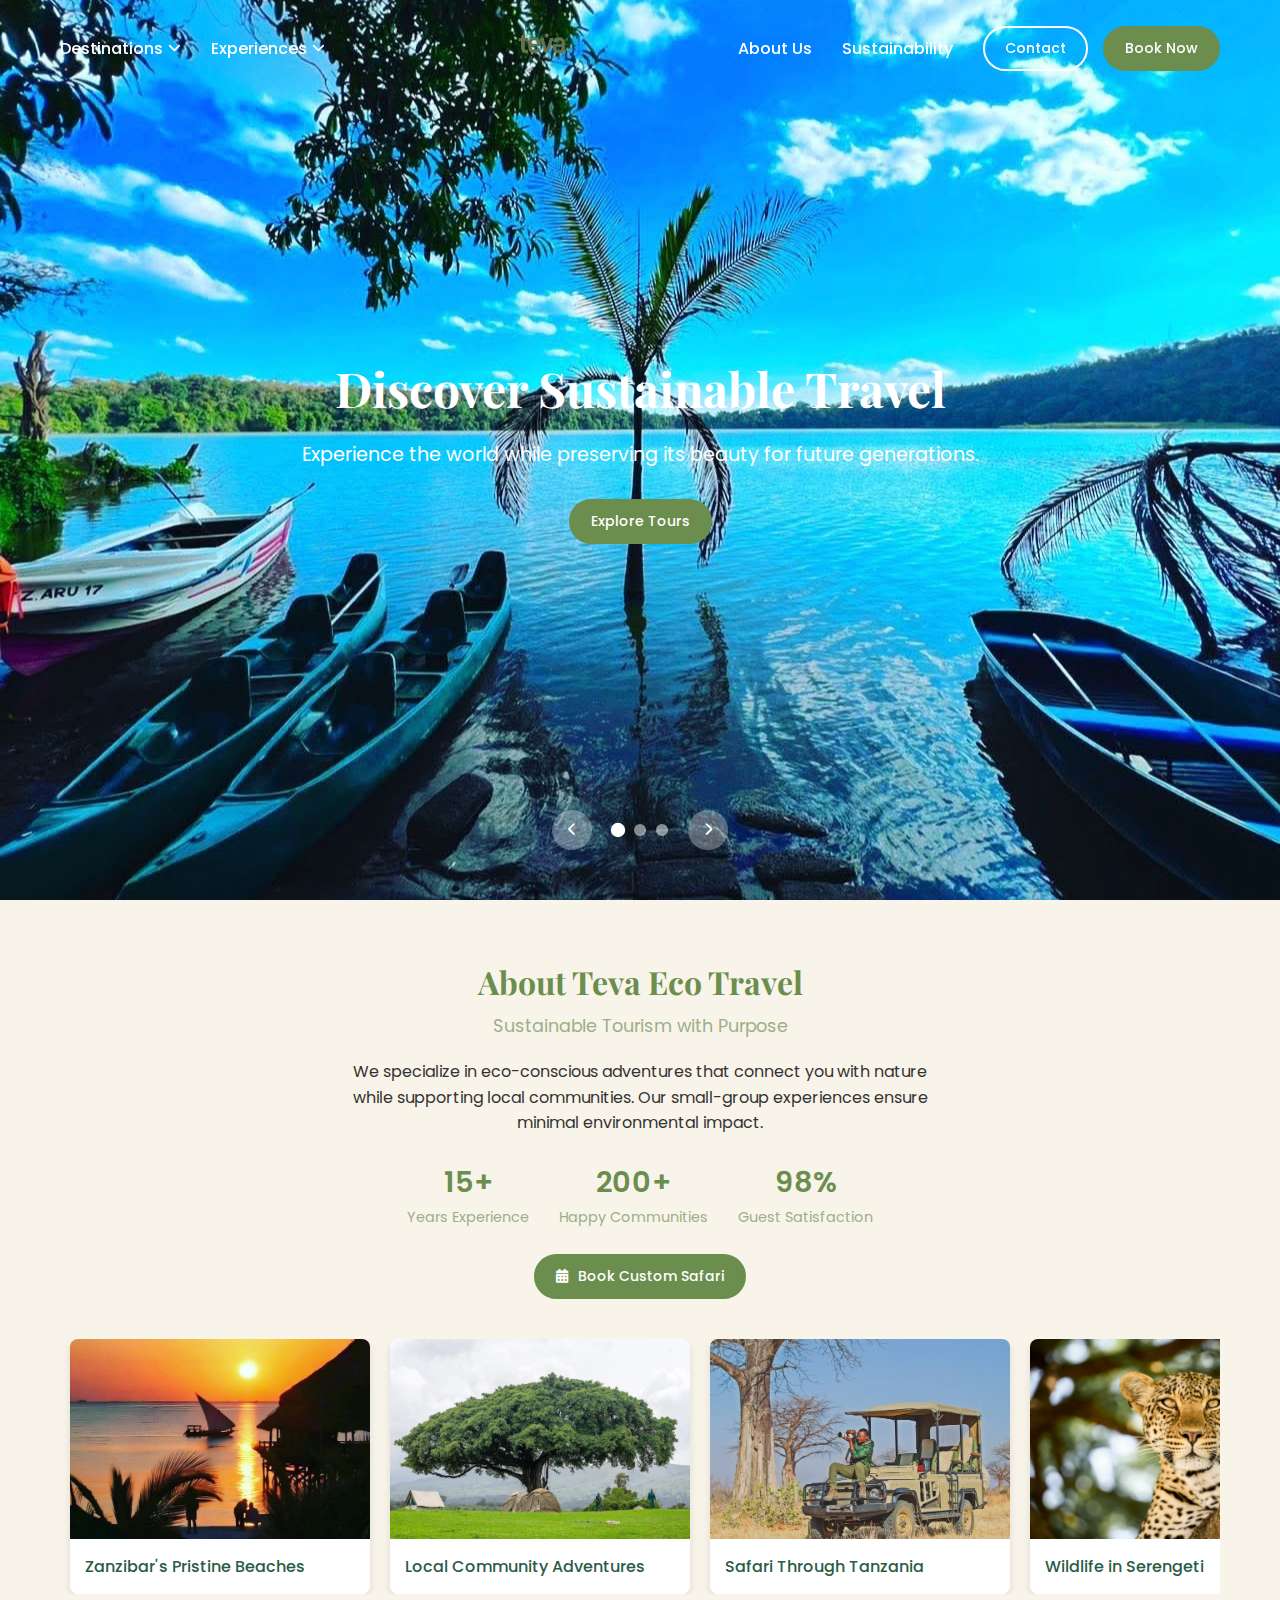
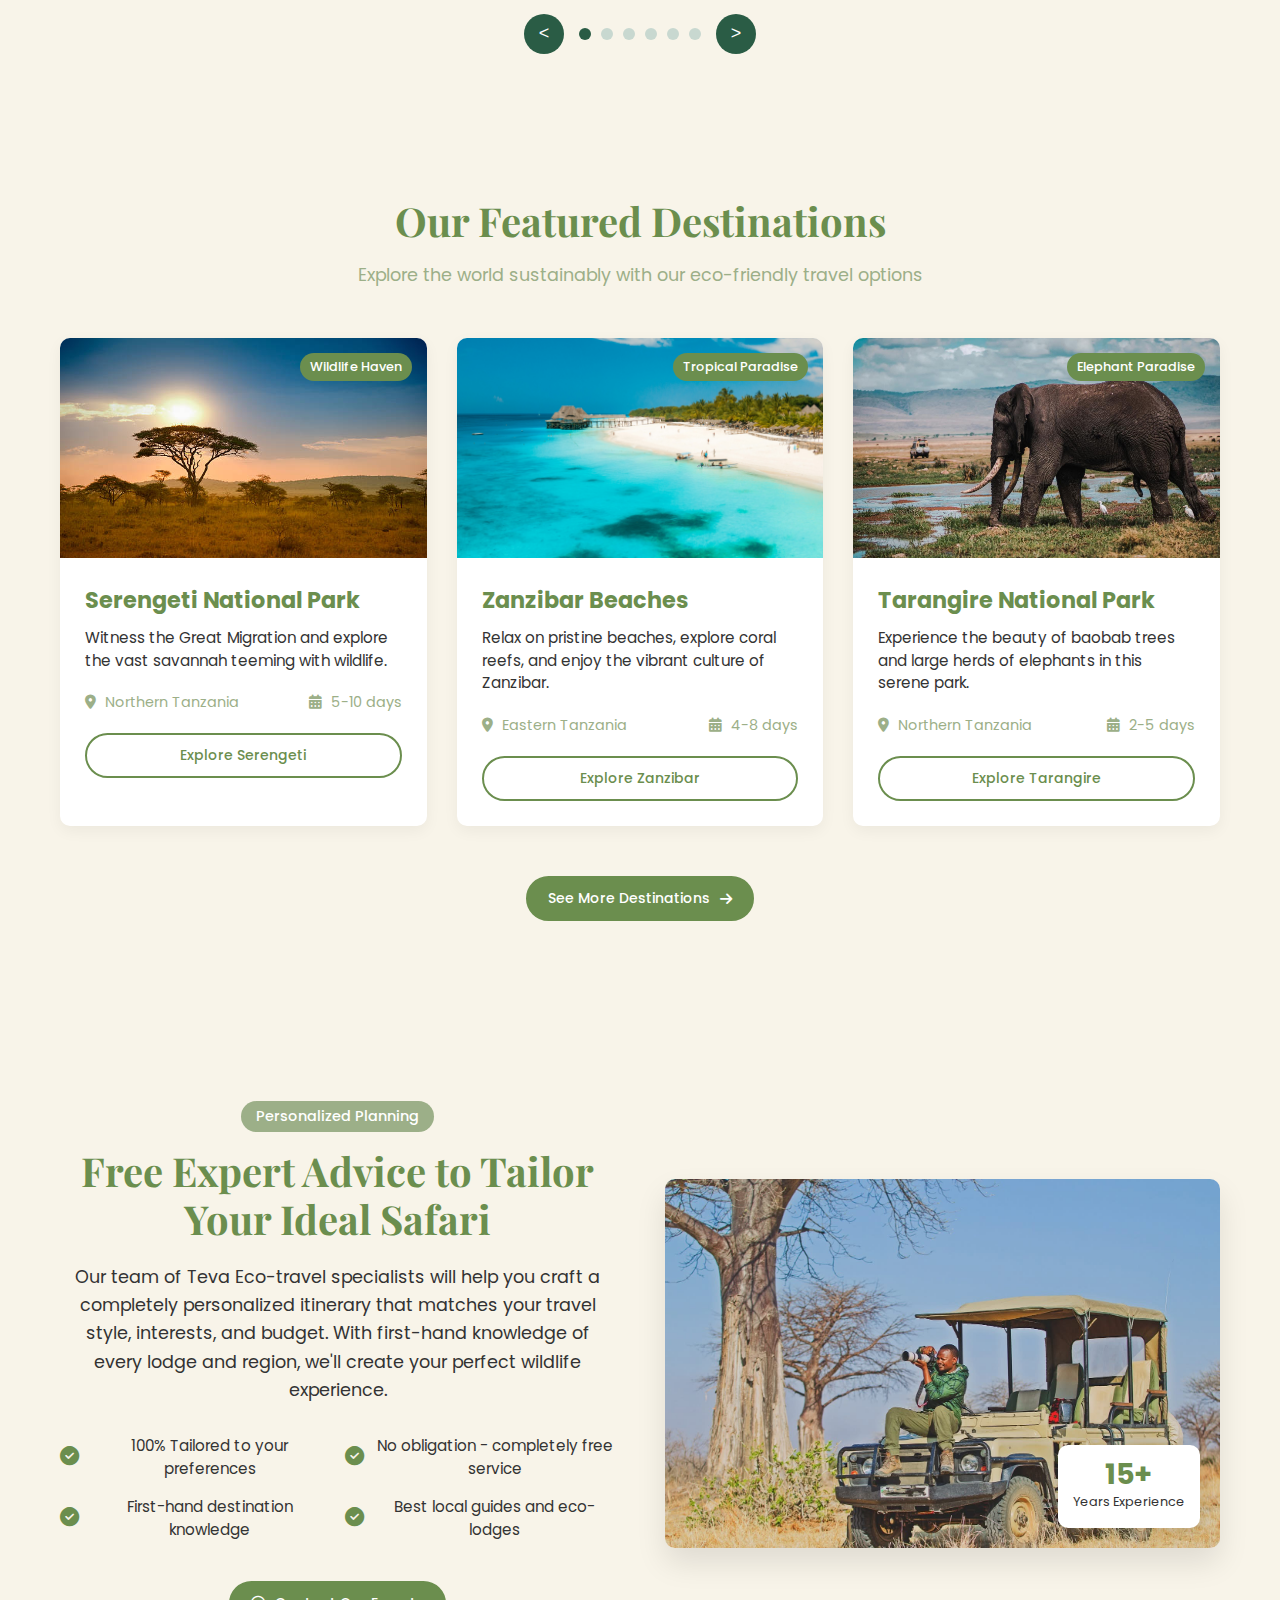
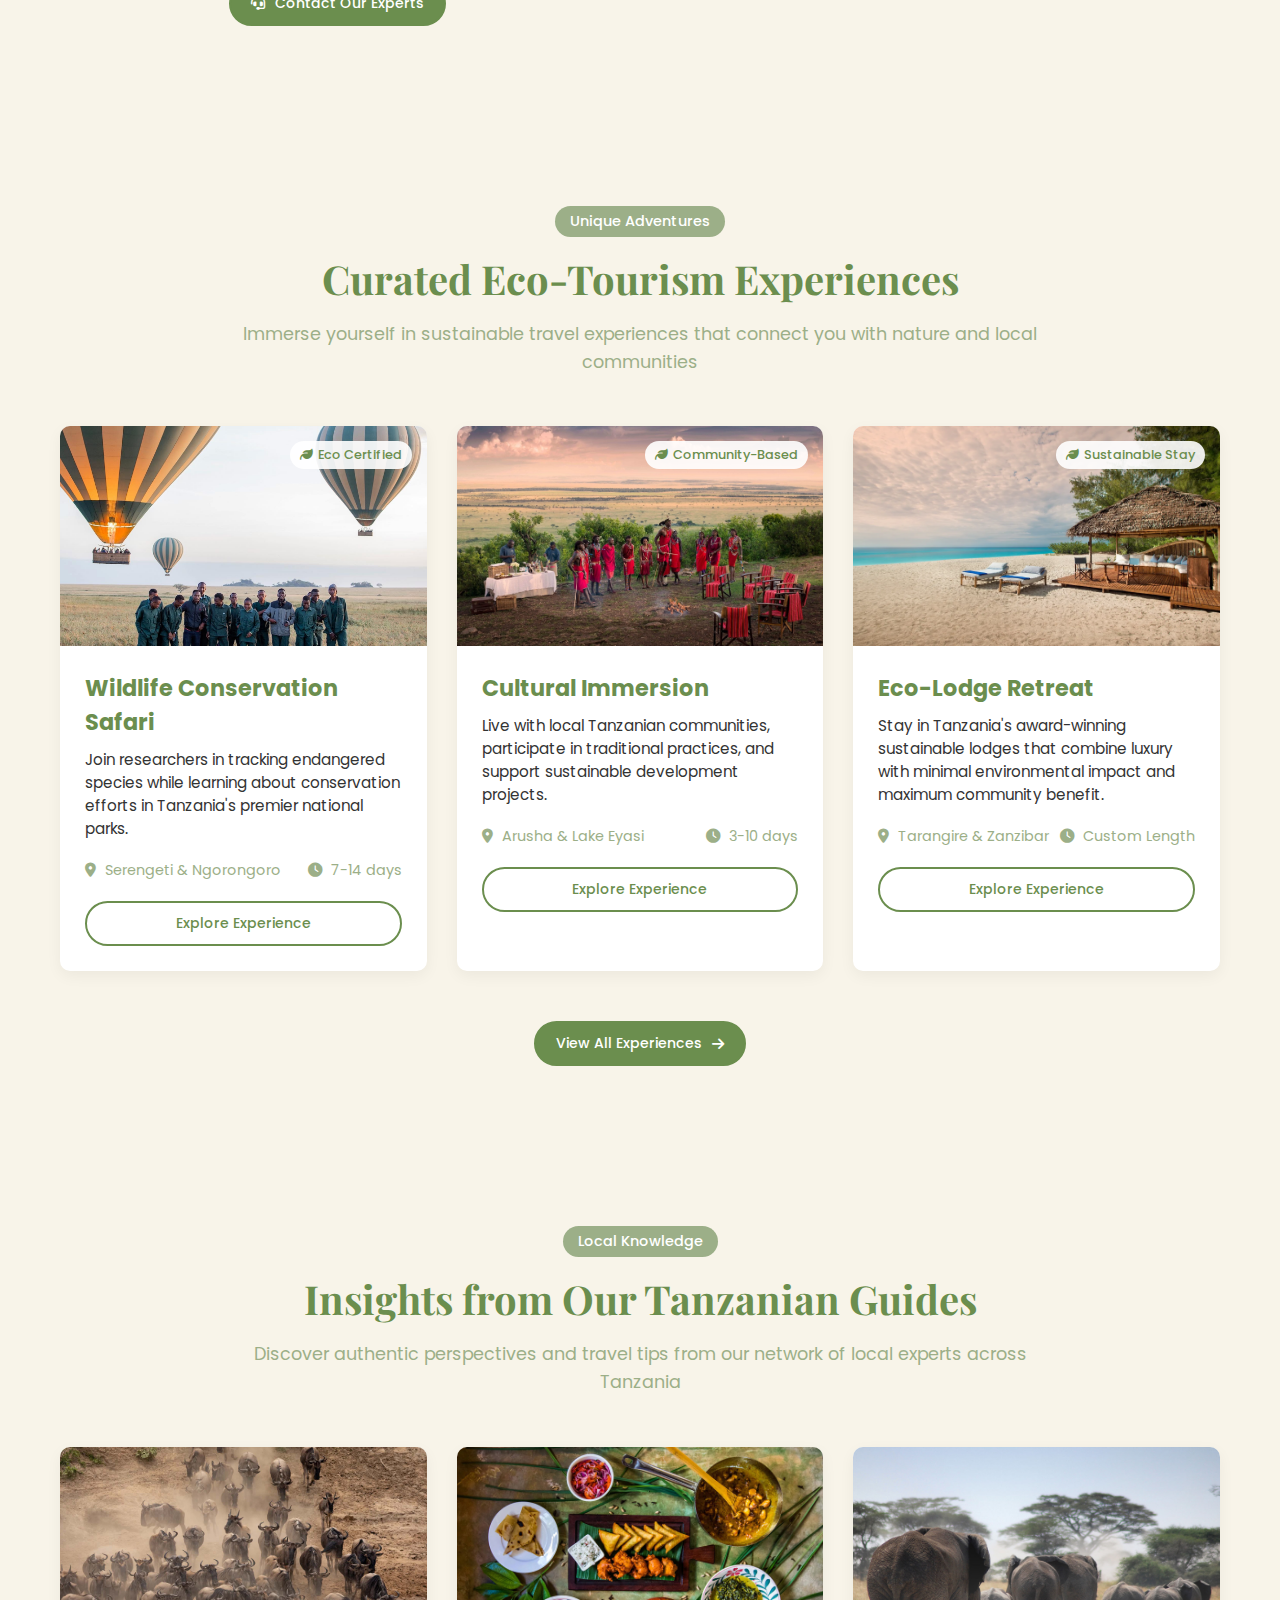
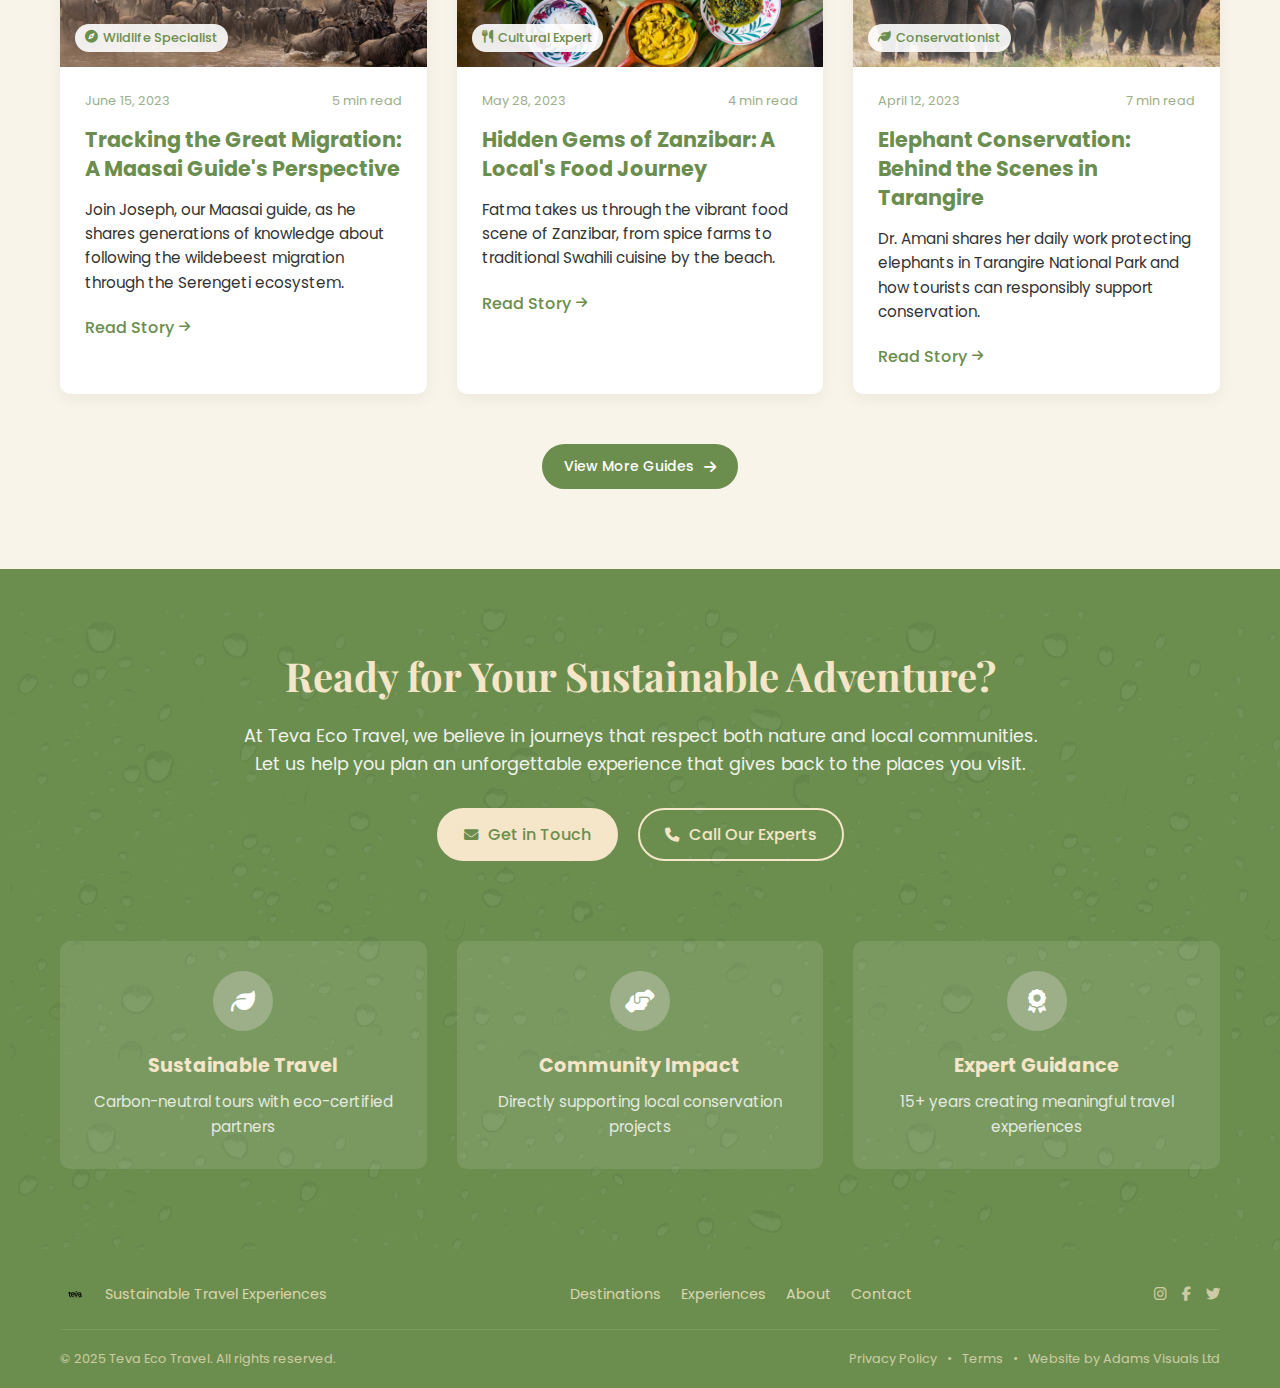
==== index.html @ 9b232285 "changes" ====
<!DOCTYPE html>
<html lang="en">
<head>
    <meta charset="UTF-8">
    <meta name="viewport" content="width=device-width, initial-scale=1.0">
    <title>Teva Eco Travel - Sustainable Tourism</title>
    <link rel="stylesheet" href="https://cdnjs.cloudflare.com/ajax/libs/font-awesome/6.4.0/css/all.min.css">
    <link href="https://fonts.googleapis.com/css2?family=Playfair+Display:wght@400;500;600;700&family=Poppins:wght@300;400;500;600&display=swap" rel="stylesheet">
    <link rel="icon" href="./favicon_io" type="image/x-icon">
    <link rel="shortcut icon" href="./favicon_io" type="image/x-icon">
    <link rel="icon" type="image/png" sizes="32x32" href="./favicon_io/favicon-32x32.png">
    <link rel="icon" type="image/png" sizes="16x16" href="./favicon_io/favicon-16x16.png">
    <link rel="stylesheet" href="style.css">
</head>
<body>
    <header id="main-header">
        <div class="container">
            <nav class="navbar">
                <ul class="nav-links left-links">
                    <li class="dropdown">
                        <a href="#">Destinations <i class="fas fa-chevron-down"></i></a>
                        <div class="dropdown-menu">
                            <ul>
                                <li><a href="#">Serengeti National Park</a></li>
                                <li><a href="#">Tarangire National Park</a></li>
                                <li><a href="#">Ngorongoro Conservation Area</a></li>
                                <li><a href="#">Lake Manyara National Park</a></li>
                                <li><a href="#">Arusha National Park</a></li>
                                <li><a href="#">Znzibar Beaches</a></li>
                            </ul>
                        </div>
                    </li>
                    <li class="dropdown">
                        <a href="#">Experiences <i class="fas fa-chevron-down"></i></a>
                        <div class="dropdown-menu">
                            <ul>
                                <li><a href="#">Bush Walks</a></li>
                                <li><a href="#">Cultural Experiences</a></li>
                                <li><a href="#">Zanzibar Holidays</a></li>
                                <li><a href="#">Family Friendly</a></li>
                            </ul>
                        </div>
                    </li>
                </ul>
                
                <div class="logo">
                    <a href="#">
                        <img src="images/Artboard 3 (1).png" alt="Teva Eco Travel">
                    </a>
                </div>
                
                <ul class="nav-links right-links">
                    <li><a href="#about-section">About Us</a></li>
                    <li><a href="#">Sustainability</a></li>
                </ul>
                
                <div class="nav-buttons">
                    <a href="#" class="btn secondary">Contact</a>
                    <a href="#" class="btn primary">Book Now</a>
                </div>
                
                <button class="hamburger">
                    <span></span>
                    <span></span>
                    <span></span>
                </button>
            </nav>
        </div>
        
        <!-- Mobile Menu -->
        <div class="mobile-menu">
            <ul>
                <li class="mobile-dropdown">
                    <a href="destinations.html">Destinations <i class="fas fa-chevron-down"></i></a>
                    <ul class="mobile-submenu">
                        <li><a href="#">African Safaris</a></li>
                        <li><a href="#">Asian Adventures</a></li>
                        <li><a href="#">European Eco-Tours</a></li>
                        <li><a href="#">South American Treks</a></li>
                    </ul>
                </li>
                <li class="mobile-dropdown">
                    <a href="experience.html">Experiences <i class="fas fa-chevron-down"></i></a>
                    <ul class="mobile-submenu">
                        <li><a href="#">Wildlife Watching</a></li>
                        <li><a href="#">Cultural Immersion</a></li>
                        <li><a href="#">Eco-Lodges</a></li>
                        <li><a href="#">Adventure Travel</a></li>
                    </ul>
                </li>
                <li><a href="#">About Us</a></li>
                <li><a href="#">Sustainability</a></li>
                <li><a href="#">Contact</a></li>
                <li><a href="#" class="btn primary">Book Now</a></li>
            </ul>
        </div>
    </header>

    <!-- Hero Section with Slider -->
    <section class="hero">
        <div class="hero-slider">
            <div class="slide active" style="background-image: url('images/duluti.JPG');">
                <div class="slide-content">
                    <h1>Discover Sustainable Travel</h1>
                    <p>Experience the world while preserving its beauty for future generations.</p>
                    <a href="#" class="btn primary">Explore Tours</a>
                </div>
            </div>
            <div class="slide" style="background-image: url('images/bob-junior.JPG');">
                <div class="slide-content">
                    <h1>Eco-Friendly Adventures</h1>
                    <p>Journey responsibly with our carbon-neutral travel options.</p>
                    <a href="#" class="btn primary">Our Promise</a>
                </div>
            </div>
            <div class="slide" style="background-image: url('images/Acacia.JPG');">
                <div class="slide-content">
                    <h1>Connect With Nature</h1>
                    <p>Immerse yourself in breathtaking landscapes with minimal environmental impact.</p>
                    <a href="#" class="btn primary">View Destinations</a>
                </div>
            </div>
        </div>
        <div class="slider-controls">
            <button class="prev-slide"><i class="fas fa-chevron-left"></i></button>
            <div class="slider-dots"></div>
            <button class="next-slide"><i class="fas fa-chevron-right"></i></button>
        </div>
    </section>

    <section class="about-section">
        <div class="container">
            <div class="about-content">
                <h2>About Teva Eco Travel</h2>
                <p class="subtitle">Sustainable Tourism with Purpose</p>
                <div class="about-text">
                    <p>We specialize in eco-conscious adventures that connect you with nature while supporting local communities. Our small-group experiences ensure minimal environmental impact.</p>
                    <div class="stats-container">
                        <div class="stat-item">
                            <span class="stat-number">15+</span>
                            <span class="stat-label">Years Experience</span>
                        </div>
                        <div class="stat-item">
                            <span class="stat-number">200+</span>
                            <span class="stat-label">Happy Communities</span>
                        </div>
                        <div class="stat-item">
                            <span class="stat-number">98%</span>
                            <span class="stat-label">Guest Satisfaction</span>
                        </div>
                    </div>
                    <a href="#" class="btn primary with-icon">
                        <i class="fas fa-calendar-alt"></i> Book Custom Safari
                    </a>
                </div>
            </div>

    <div class="gallery-wrapper">
      <div class="gallery-track">
        <!-- Gallery items will be added here -->
        <div class="gallery-item">
          <img src="images/zanzibar.JPG" alt="Eco travel destination 1">
          <div class="gallery-caption">Zanzibar's Pristine Beaches</div>
        </div>
        <div class="gallery-item">
          <img src="images/community.JPG" alt="Eco travel destination 2">
          <div class="gallery-caption">Local Community Adventures</div>
        </div>
        <div class="gallery-item">
          <img src="images/travel.JPG" alt="Eco travel destination 3">
          <div class="gallery-caption">Safari Through Tanzania</div>
        </div>
        <div class="gallery-item">
          <img src="images/leopard.JPG" alt="Eco travel destination 4">
          <div class="gallery-caption">Wildlife in Serengeti</div>
        </div>
        <div class="gallery-item">
          <img src="images/Baloon.JPG" alt="Eco travel destination 5">
          <div class="gallery-caption">Hot Air Balloon Over Savannah</div>
        </div>
        <div class="gallery-item">
          <img src="images/elephant1.JPG" alt="Eco travel destination 6">
          <div class="gallery-caption">Elephants of Tarangire</div>
        </div>
      </div>
    </div>
    
    <div class="gallery-nav">
      <button class="nav-btn prev-btn" aria-label="Previous image">&lt;</button>
      <div class="gallery-dots">
        <!-- Dots will be added dynamically -->
      </div>
      <button class="nav-btn next-btn" aria-label="Next image">&gt;</button>
    </div>
  </section>

  <section class="destinations-section">
    <div class="container">
        <div class="section-header">
            <h2>Our Featured Destinations</h2>
            <p class="subtitle">Explore the world sustainably with our eco-friendly travel options</p>
        </div>
        
        <div class="destinations-grid">
            <!-- Destination Card 1 -->
            <div class="destination-card">
            <div class="card-image">
            <img src="images/serengeti2.jpg" alt="Serengeti National Park">
            <div class="eco-badge">Wildlife Haven</div>
            </div>
            <div class="card-content">
            <h3>Serengeti National Park</h3>
            <p>Witness the Great Migration and explore the vast savannah teeming with wildlife.</p>
            <div class="card-details">
            <span class="location"><i class="fas fa-map-marker-alt"></i> Northern Tanzania</span>
            <span class="duration"><i class="fas fa-calendar-alt"></i> 5-10 days</span>
            </div>
            <a href="serengeti.html" class="btn outline">Explore Serengeti</a>
            </div>
            </div>
            
            <!-- Destination Card 2 -->
            <div class="destination-card">
            <div class="card-image">
            <img src="images/zanzibar1.jpg" alt="Zanzibar Beaches">
            <div class="eco-badge">Tropical Paradise</div>
            </div>
            <div class="card-content">
            <h3>Zanzibar Beaches</h3>
            <p>Relax on pristine beaches, explore coral reefs, and enjoy the vibrant culture of Zanzibar.</p>
            <div class="card-details">
            <span class="location"><i class="fas fa-map-marker-alt"></i> Eastern Tanzania</span>
            <span class="duration"><i class="fas fa-calendar-alt"></i> 4-8 days</span>
            </div>
            <a href="zanzibar.html" class="btn outline">Explore Zanzibar</a>
            </div>
            </div>
            
            <!-- Destination Card 3 -->
            <div class="destination-card">
            <div class="card-image">
            <img src="images/elephant1.JPG" alt="Tarangire National Park">
            <div class="eco-badge">Elephant Paradise</div>
            </div>
            <div class="card-content">
            <h3>Tarangire National Park</h3>
            <p>Experience the beauty of baobab trees and large herds of elephants in this serene park.</p>
            <div class="card-details">
            <span class="location"><i class="fas fa-map-marker-alt"></i> Northern Tanzania</span>
            <span class="duration"><i class="fas fa-calendar-alt"></i> 2-5 days</span>
            </div>
            <a href="tarangire.html" class="btn outline">Explore Tarangire</a>
            </div>
            </div>
        </div>
        
        <div class="section-footer">
            <a href="destinations.html" class="btn primary with-icon">
                See More Destinations <i class="fas fa-arrow-right"></i>
            </a>
        </div>
    </div>
</section>

<section class="expert-advice-section">
    <div class="container">
        <div class="expert-content">
            <div class="text-content">
                <span class="section-badge">Personalized Planning</span>
                <h2>Free Expert Advice to Tailor Your Ideal Safari</h2>
                <p>Our team of Teva Eco-travel specialists will help you craft a completely personalized itinerary that matches your travel style, interests, and budget. With first-hand knowledge of every lodge and region, we'll create your perfect wildlife experience.</p>
                <div class="benefits-grid">
                    <div class="benefit-item">
                        <i class="fas fa-check-circle"></i>
                        <span>100% Tailored to your preferences</span>
                    </div>
                    <div class="benefit-item">
                        <i class="fas fa-check-circle"></i>
                        <span>No obligation - completely free service</span>
                    </div>
                    <div class="benefit-item">
                        <i class="fas fa-check-circle"></i>
                        <span>First-hand destination knowledge</span>
                    </div>
                    <div class="benefit-item">
                        <i class="fas fa-check-circle"></i>
                        <span>Best local guides and eco-lodges</span>
                    </div>
                </div>
                <a href="contact.html" class="btn primary with-icon">
                    <i class="fas fa-headset"></i> Contact Our Experts
                </a>
            </div>
            <div class="image-content">
                <div class="image-wrapper">
                    <img src="images/travel.JPG" alt="Safari expert planning itinerary">
                    <div class="experience-badge">
                        <span class="years">15+</span>
                        <span class="label">Years Experience</span>
                    </div>
                </div>
            </div>
        </div>
    </div>
</section>

<section class="experiences-section">
    <div class="container">
        <div class="section-header">
            <span class="section-tag">Unique Adventures</span>
            <h2>Curated Eco-Tourism Experiences</h2>
            <p class="section-subtitle">Immerse yourself in sustainable travel experiences that connect you with nature and local communities</p>
        </div>

        <div class="experiences-grid">
            <!-- Experience 1 -->
            <div class="experience-card">
            <div class="card-image">
                <img src="images/Baloon.JPG" alt="Wildlife Safari">
                <div class="eco-rating">
                <i class="fas fa-leaf"></i>
                <span>Eco Certified</span>
                </div>
            </div>
            <div class="card-content">
                <h3>Wildlife Conservation Safari</h3>
                <p>Join researchers in tracking endangered species while learning about conservation efforts in Tanzania's premier national parks.</p>
                <div class="card-meta">
                <span><i class="fas fa-map-marker-alt"></i> Serengeti & Ngorongoro</span>
                <span><i class="fas fa-clock"></i> 7-14 days</span>
                </div>
                <a href="#" class="btn outline">Explore Experience</a>
            </div>
            </div>

            <!-- Experience 2 -->
            <div class="experience-card">
            <div class="card-image">
                <img src="images/cultural-immersion.jpg" alt="Community Tourism">
                <div class="eco-rating">
                <i class="fas fa-leaf"></i>
                <span>Community-Based</span>
                </div>
            </div>
            <div class="card-content">
                <h3>Cultural Immersion</h3>
                <p>Live with local Tanzanian communities, participate in traditional practices, and support sustainable development projects.</p>
                <div class="card-meta">
                <span><i class="fas fa-map-marker-alt"></i> Arusha & Lake Eyasi</span>
                <span><i class="fas fa-clock"></i> 3-10 days</span>
                </div>
                <a href="#" class="btn outline">Explore Experience</a>
            </div>
            </div>

            <!-- Experience 3 -->
            <div class="experience-card">
            <div class="card-image">
                <img src="images/zanzibar-lodge.webp" alt="Eco Lodge Stay">
                <div class="eco-rating">
                <i class="fas fa-leaf"></i>
                <span>Sustainable Stay</span>
                </div>
            </div>
            <div class="card-content">
                <h3>Eco-Lodge Retreat</h3>
                <p>Stay in Tanzania's award-winning sustainable lodges that combine luxury with minimal environmental impact and maximum community benefit.</p>
                <div class="card-meta">
                <span><i class="fas fa-map-marker-alt"></i> Tarangire & Zanzibar</span>
                <span><i class="fas fa-clock"></i> Custom Length</span>
                </div>
                <a href="#" class="btn outline">Explore Experience</a>
            </div>
            </div>
        </div>

        <div class="section-footer">
            <a href="experiences.html" class="btn primary with-icon">
                View All Experiences <i class="fas fa-arrow-right"></i>
            </a>
        </div>
    </div>
</section>

<section class="guides-section">
    <div class="container">
        <div class="section-header">
            <span class="section-badge">Local Knowledge</span>
            <h2>Insights from Our Tanzanian Guides</h2>
            <p class="section-subtitle">Discover authentic perspectives and travel tips from our network of local experts across Tanzania</p>
        </div>

        <div class="guides-grid">
            <!-- Guide 1 -->
            <article class="guide-card">
                <div class="card-image">
                    <img src="images/great-migration.jpg" alt="Maasai Guide">
                    <div class="guide-badge">
                        <i class="fas fa-compass"></i> Wildlife Specialist
                    </div>
                </div>
                <div class="card-content">
                    <div class="meta-info">
                        <span class="date">June 15, 2023</span>
                        <span class="read-time">5 min read</span>
                    </div>
                    <h3>Tracking the Great Migration: A Maasai Guide's Perspective</h3>
                    <p>Join Joseph, our Maasai guide, as he shares generations of knowledge about following the wildebeest migration through the Serengeti ecosystem.</p>
                    <a href="maasai-guide.html" class="read-more">Read Story <i class="fas fa-arrow-right"></i></a>
                </div>
            </article>

            <!-- Guide 2 -->
            <article class="guide-card">
                <div class="card-image">
                    <img src="images/zanzibar-food.jpg" alt="Zanzibar Guide">
                    <div class="guide-badge">
                        <i class="fas fa-utensils"></i> Cultural Expert
                    </div>
                </div>
                <div class="card-content">
                    <div class="meta-info">
                        <span class="date">May 28, 2023</span>
                        <span class="read-time">4 min read</span>
                    </div>
                    <h3>Hidden Gems of Zanzibar: A Local's Food Journey</h3>
                    <p>Fatma takes us through the vibrant food scene of Zanzibar, from spice farms to traditional Swahili cuisine by the beach.</p>
                    <a href="zanzibar-guide.html" class="read-more">Read Story <i class="fas fa-arrow-right"></i></a>
                </div>
            </article>

            <!-- Guide 3 -->
            <article class="guide-card">
                <div class="card-image">
                    <img src="images/tarangire-elephants.jpg" alt="Conservation Guide">
                    <div class="guide-badge">
                        <i class="fas fa-leaf"></i> Conservationist
                    </div>
                </div>
                <div class="card-content">
                    <div class="meta-info">
                        <span class="date">April 12, 2023</span>
                        <span class="read-time">7 min read</span>
                    </div>
                    <h3>Elephant Conservation: Behind the Scenes in Tarangire</h3>
                    <p>Dr. Amani shares her daily work protecting elephants in Tarangire National Park and how tourists can responsibly support conservation.</p>
                    <a href="elephant-conservation.html" class="read-more">Read Story <i class="fas fa-arrow-right"></i></a>
                </div>
            </article>
        </div>

        <div class="section-footer">
            <a href="blog.html" class="btn primary with-icon">
                View More Guides <i class="fas fa-arrow-right"></i>
            </a>
        </div>
    </div>
</section>

<section class="pre-footer">
    <div class="container">
        <div class="pre-footer-content">
            <div class="text-content">
                <h2>Ready for Your Sustainable Adventure?</h2>
                <p>At Teva Eco Travel, we believe in journeys that respect both nature and local communities. Let us help you plan an unforgettable experience that gives back to the places you visit.</p>
                
                <div class="cta-buttons">
                    <a href="contact.html" class="btn primary">
                        <i class="fas fa-envelope"></i> Get in Touch
                    </a>
                    <a href="tel:+1234567890" class="btn secondary">
                        <i class="fas fa-phone"></i> Call Our Experts
                    </a>
                </div>
            </div>
            
            <div class="features-grid">
                <div class="feature-item">
                    <div class="feature-icon">
                        <i class="fas fa-leaf"></i>
                    </div>
                    <h4>Sustainable Travel</h4>
                    <p>Carbon-neutral tours with eco-certified partners</p>
                </div>
                
                <div class="feature-item">
                    <div class="feature-icon">
                        <i class="fas fa-hands-helping"></i>
                    </div>
                    <h4>Community Impact</h4>
                    <p>Directly supporting local conservation projects</p>
                </div>
                
                <div class="feature-item">
                    <div class="feature-icon">
                        <i class="fas fa-award"></i>
                    </div>
                    <h4>Expert Guidance</h4>
                    <p>15+ years creating meaningful travel experiences</p>
                </div>
            </div>
        </div>
    </div>
</section>

<footer class="minimal-footer">
    <div class="container">
        <div class="footer-content">
            <div class="footer-brand">
                <img src="images/Artboard 2.png" alt="Teva Eco Travel" class="footer-logo">
                <p class="footer-tagline">Sustainable Travel Experiences</p>
            </div>
            
            <div class="footer-links">
                <ul>
                    <li><a href="destinations.html">Destinations</a></li>
                    <li><a href="experiences.html">Experiences</a></li>
                    <li><a href="about.html">About</a></li>
                    <li><a href="contact.html">Contact</a></li>
                </ul>
            </div>
            
            <div class="footer-social">
                <a href="#" aria-label="Instagram"><i class="fab fa-instagram"></i></a>
                <a href="#" aria-label="Facebook"><i class="fab fa-facebook-f"></i></a>
                <a href="#" aria-label="Twitter"><i class="fab fa-twitter"></i></a>
            </div>
        </div>
        
        <div class="footer-bottom">
            <p>&copy; 2025 Teva Eco Travel. All rights reserved.</p>
            <div class="legal-links">
                <a href="privacy.html">Privacy Policy</a>
                <span>•</span>
                <a href="terms.html">Terms</a>
                <span>•</span>
                <span>Website by Adams Visuals Ltd</span>
            </div>
        </div>
    </div>
</footer>

    <script src="script.js"></script>
</body>
</html>
---- style.css ----
:root {
    --sage-green: #9CAF88;
    --moss-green: #6B8E4E;
    --peanut-cream: #F5E6CA;
    --cream: #F8F4E9;
    --dark-text: #333333;
    --light-text: #ffffff;
}

* {
    margin: 0;
    padding: 0;
    box-sizing: border-box;
}

body {
    font-family: 'Poppins', sans-serif;
    color: var(--dark-text);
    background-color: var(--cream);
    overflow-x: hidden;
}

.container {
    width: 100%;
    max-width: 1200px;
    margin: 0 auto;
    padding: 0 20px;
}

/* Header Styles */
header {
    position: fixed;
    top: 0;
    left: 0;
    width: 100%;
    z-index: 1000;
    padding: 20px 0;
    transition: all 0.3s ease;
}

header.scrolled {
    background-color: var(--cream);
    box-shadow: 0 2px 10px rgba(0, 0, 0, 0.1);
    padding: 10px 0;
}

.navbar {
    display: flex;
    justify-content: space-between;
    align-items: center;
    position: relative;
}

.logo img {
    height: 50px;
    transition: all 0.3s ease;
    margin-left: 40px;
}

header.scrolled .logo img {
    height: 40px;
}

.nav-links {
    display: flex;
    list-style: none;
    gap: 30px;
}

.left-links {
    margin-right: auto; /* Space for logo */
}

.right-links {
    margin-left: auto; /* Space for logo */
}

.nav-links a {
    text-decoration: none;
    color: var(--light-text);
    font-weight: 500;
    font-size: 16px;
    transition: color 0.3s ease;
    position: relative;
}

header.scrolled .nav-links a {
    color: var(--dark-text);
}

.nav-links a::after {
    content: '';
    position: absolute;
    bottom: -5px;
    left: 0;
    width: 0;
    height: 2px;
    background-color: var(--moss-green);
    transition: width 0.3s ease;
}

.nav-links a:hover::after {
    width: 100%;
}

.nav-buttons {
    display: flex;
    gap: 15px;
    margin-left: 30px;
}

.nav-links.left-links{
    margin-right: 120px;
}

.btn {
    padding: 10px 20px;
    border-radius: 30px;
    text-decoration: none;
    font-weight: 500;
    font-size: 14px;
    transition: all 0.3s ease;
    text-align: center;
    display: inline-block;
}

.primary {
    background-color: var(--moss-green);
    color: var(--light-text);
    border: 2px solid var(--moss-green);
}

.primary:hover {
    background-color: transparent;
    color: var(--moss-green);
}

.secondary:hover {
    background-color: transparent;
    color: var(--cream);
}

.secondary {
    background-color: transparent;
    color: var(--light-text);
    border: 2px solid var(--light-text);
}

header.scrolled .secondary {
    color: var(--moss-green);
    border-color: var(--moss-green);
}

.secondary:hover {
    background-color: var(--moss-green);
    color: var(--light-text);
    border-color: var(--moss-green);
}

/* Dropdown Menu Styles */
.dropdown {
    position: relative;
}

.dropdown > a {
    display: flex;
    align-items: center;
    gap: 5px;
}

.dropdown-menu {
    position: absolute;
    top: 100%;
    left: 0;
    width: 220px;
    background-color: var(--cream);
    border-radius: 5px;
    box-shadow: 0 5px 15px rgba(0, 0, 0, 0.1);
    opacity: 0;
    visibility: hidden;
    transform: translateY(10px);
    transition: all 0.3s ease;
    z-index: 100;
}

.dropdown:hover .dropdown-menu {
    opacity: 1;
    visibility: visible;
    transform: translateY(0);
}

.dropdown-menu ul {
    padding: 10px 0;
}

.dropdown-menu li {
    padding: 0;
}

.dropdown-menu a {
    color: var(--dark-text);
    padding: 8px 20px;
    display: block;
    transition: all 0.3s ease;
}

.dropdown-menu a:hover {
    background-color: transparent;
    color: var(--moss-green);
    padding-left: 25px;
}

/* Mobile Dropdown Styles */
.mobile-dropdown-header {
    display: flex;
    justify-content: space-between;
    align-items: center;
}

.mobile-dropdown-toggle {
    background: none;
    border: none;
    padding: 10px 15px;
    color: var(--dark-text);
    font-size: 1rem;
}

.mobile-submenu {
    max-height: 0;
    overflow: hidden;
    transition: max-height 0.3s ease;
    padding-left: 20px;
    background-color: rgba(0,0,0,0.03);
}

.mobile-dropdown.active .mobile-submenu {
    max-height: 500px;
}

.mobile-dropdown > a i {
    transition: transform 0.3s ease;
}

.mobile-dropdown.active > .mobile-dropdown-header i {
    transform: rotate(180deg);
}

/* Update existing styles for dropdown arrows */
.nav-links a i {
    font-size: 0.8em;
    transition: transform 0.3s ease;
}

.dropdown:hover > a i {
    transform: rotate(180deg);
}

.mobile-dropdown > a i {
    transition: transform 0.3s ease;
}

.mobile-dropdown.active > a i {
    transform: rotate(180deg);
}

.hamburger {
    display: none;
    background: none;
    border: none;
    cursor: pointer;
    padding: 10px;
    z-index: 1001;
}

.hamburger span {
    display: block;
    width: 25px;
    height: 2px;
    background-color: var(--light-text);
    margin: 5px 0;
    transition: all 0.3s ease;
}

header.scrolled .hamburger span {
    background-color: var(--dark-text);
}

.hamburger.active span:nth-child(1) {
    transform: rotate(45deg) translate(5px, 5px);
}

.hamburger.active span:nth-child(2) {
    opacity: 0;
}

.hamburger.active span:nth-child(3) {
    transform: rotate(-45deg) translate(7px, -6px);
}

.mobile-menu {
    position: fixed;
    top: 0;
    right: -100%;
    width: 80%;
    max-width: 300px;
    height: 100vh;
    background-color: var(--cream);
    box-shadow: -5px 0 15px rgba(0, 0, 0, 0.1);
    padding: 80px 30px;
    transition: right 0.3s ease;
    z-index: 1000;
}

.mobile-menu.active {
    right: 0;
}

.mobile-menu ul {
    list-style: none;
    display: flex;
    flex-direction: column;
    gap: 20px;
}

.mobile-menu a {
    text-decoration: none;
    color: var(--dark-text);
    font-size: 18px;
    font-weight: 500;
}

.mobile-menu .btn {
    margin-top: 20px;
}

/* Hero Section Styles */
.hero {
    height: 100vh;
    position: relative;
    overflow: hidden;
}

.hero-slider {
    width: 100%;
    height: 100%;
    position: relative;
}

.slide {
    position: absolute;
    top: 0;
    left: 0;
    width: 100%;
    height: 100%;
    background-size: cover;
    background-position: center;
    background-repeat: no-repeat;
    opacity: 0;
    transition: opacity 1s ease;
}

.slide.active {
    opacity: 1;
}

.slide-content {
    position: absolute;
    top: 50%;
    left: 50%;
    transform: translate(-50%, -50%);
    text-align: center;
    color: var(--light-text);
    width: 90%;
    max-width: 800px;
    padding: 30px;
    background-color: transparent;
    border-radius: 10px;
}

.slide-content h1 {
    font-family: 'Playfair Display', serif;
    font-size: 3rem;
    margin-bottom: 20px;
    font-weight: 700;
}

.slide-content p {
    font-size: 1.2rem;
    margin-bottom: 30px;
}

.slider-controls {
    position: absolute;
    bottom: 50px;
    left: 50%;
    transform: translateX(-50%);
    display: flex;
    align-items: center;
    gap: 20px;
}

.slider-controls button {
    background: rgba(255, 255, 255, 0.3);
    border: none;
    color: var(--light-text);
    width: 40px;
    height: 40px;
    border-radius: 50%;
    cursor: pointer;
    display: flex;
    align-items: center;
    justify-content: center;
    transition: all 0.3s ease;
}

.slider-controls button:hover {
    background: rgba(255, 255, 255, 0.6);
}

.slider-dots {
    display: flex;
    gap: 10px;
}

.slider-dots .dot {
    width: 12px;
    height: 12px;
    border-radius: 50%;
    background: rgba(255, 255, 255, 0.5);
    cursor: pointer;
    transition: all 0.3s ease;
}

.slider-dots .dot.active {
    background: var(--light-text);
    transform: scale(1.2);
}

/* Responsive Styles */
@media (max-width: 992px) {
    .nav-links.left-links,
    .nav-links.right-links {
        display: none;
    }
    
    .nav-buttons {
        display: none;
    }
    
    .hamburger {
        display: block;
    }
    
    .logo {
        position: absolute;
        left: 50%;
        transform: translateX(-50%);
    }
    
    .slide-content h1 {
        font-size: 2.5rem;
    }
    
    .slide-content p {
        font-size: 1rem;
    }
}

@media (max-width: 768px) {
    .slide-content {
        padding: 20px;
    }
    
    .slide-content h1 {
        font-size: 2rem;
    }
    
    .slider-controls {
        bottom: 30px;
    }
}

@media (max-width: 576px) {
    .slide-content h1 {
        font-size: 1.8rem;
    }
    
    .slide-content .btn {
        padding: 8px 16px;
        font-size: 14px;
    }
}

/* About Section - Compact Version */
.about-section {
    padding: 60px 0;
    background-color: var(--cream);
}

.container {
    max-width: 1200px;
    margin: 0 auto;
    padding: 0 20px;
}

.about-content {
    max-width: 600px;
    margin: 0 auto 40px;
    text-align: center;
}

.about-content h2 {
    font-family: 'Playfair Display', serif;
    font-size: 2rem;
    color: var(--moss-green);
    margin-bottom: 10px;
}

.subtitle {
    font-size: 1.1rem;
    color: var(--sage-green);
    margin-bottom: 20px;
    display: block;
}

.about-text p {
    margin-bottom: 25px;
    line-height: 1.6;
    color: var(--dark-text);
}

.stats-container {
    display: flex;
    justify-content: center;
    gap: 30px;
    margin: 25px 0;
}

.stat-item {
    text-align: center;
}

.stat-number {
    display: block;
    font-size: 1.8rem;
    font-weight: 600;
    color: var(--moss-green);
}

.stat-label {
    font-size: 0.9rem;
    color: var(--sage-green);
}

.btn.with-icon {
    display: inline-flex;
    align-items: center;
    gap: 8px;
}

.gallery-section {
    padding: 40px 0;
    background-color: var(--cream); /* Light eco-friendly green */
    text-align: center;
  }
  
  .gallery-section h2 {
    color: #2a5c45; /* Teva brand green */
    margin-bottom: 30px;
  }
  
  .gallery-wrapper {
    position: relative;
    max-width: 1200px;
    margin: 0 auto;
    overflow: hidden;
  }
  
  .gallery-track {
    display: flex;
    transition: transform 0.5s ease;
    gap: 20px;
    padding: 0 10px;
  }
  
  .gallery-item {
    min-width: 300px;
    border-radius: 8px;
    overflow: hidden;
    box-shadow: 0 4px 8px rgba(0, 0, 0, 0.1);
    background: white;
  }
  
  .gallery-item img {
    width: 100%;
    height: 200px;
    object-fit: cover;
    display: block;
  }
  
  .gallery-caption {
    padding: 15px;
    color: #2a5c45;
    font-weight: 500;
  }
  
  .gallery-nav {
    display: flex;
    justify-content: center;
    align-items: center;
    margin-top: 20px;
    gap: 15px;
  }
  
  .nav-btn {
    background: #2a5c45;
    color: white;
    border: none;
    width: 40px;
    height: 40px;
    border-radius: 50%;
    cursor: pointer;
    font-size: 18px;
    transition: background 0.3s;
  }
  
  .nav-btn:hover {
    background: #1e4634;
  }
  
  .gallery-dots {
    display: flex;
    gap: 10px;
  }
  
  .dot {
    width: 12px;
    height: 12px;
    border-radius: 50%;
    background: #c8d8d0;
    cursor: pointer;
  }
  
  .dot.active {
    background: #2a5c45;
  }
  
  /* Responsive adjustments */
  @media (max-width: 768px) {
    .gallery-item {
      min-width: 250px;
    }
    
    .gallery-track {
      gap: 15px;
    }
  }

/* Responsive Adjustments */
@media (max-width: 768px) {
    .stats-container {
        flex-direction: column;
        gap: 15px;
    }
    
    .gallery-card {
        min-width: 240px;
    }
}

@media (max-width: 480px) {
    .about-content h2 {
        font-size: 1.7rem;
    }
    
    .gallery-card {
        min-width: 200px;
    }
}

/* Destinations Section Styles */
.destinations-section {
    padding: 80px 0;
    background-color: var(--cream);
}

.section-header {
    text-align: center;
    max-width: 800px;
    margin: 0 auto 50px;
}

.section-header h2 {
    font-family: 'Playfair Display', serif;
    font-size: 2.5rem;
    color: var(--moss-green);
    margin-bottom: 15px;
}

.section-header .subtitle {
    font-size: 1.1rem;
    color: var(--sage-green);
}

.destinations-grid {
    display: grid;
    grid-template-columns: repeat(auto-fit, minmax(300px, 1fr));
    gap: 30px;
    margin-bottom: 50px;
}

.destination-card {
    background: white;
    border-radius: 10px;
    overflow: hidden;
    box-shadow: 0 5px 15px rgba(0,0,0,0.05);
    transition: transform 0.3s ease, box-shadow 0.3s ease;
}

.destination-card:hover {
    transform: translateY(-10px);
    box-shadow: 0 15px 30px rgba(0,0,0,0.1);
}

.card-image {
    position: relative;
    height: 250px;
    overflow: hidden;
}

.card-image img {
    width: 100%;
    height: 100%;
    object-fit: cover;
    transition: transform 0.5s ease;
}

.destination-card:hover .card-image img {
    transform: scale(1.05);
}

.eco-badge {
    position: absolute;
    top: 15px;
    right: 15px;
    background-color: var(--moss-green);
    color: white;
    padding: 5px 10px;
    border-radius: 20px;
    font-size: 0.8rem;
    font-weight: 500;
}

.card-content {
    padding: 25px;
}

.card-content h3 {
    font-size: 1.4rem;
    color: var(--moss-green);
    margin-bottom: 10px;
}

.card-content p {
    color: var(--dark-text);
    margin-bottom: 20px;
    line-height: 1.5;
}

.card-details {
    display: flex;
    justify-content: space-between;
    margin-bottom: 20px;
    font-size: 0.9rem;
    color: var(--sage-green);
}

.card-details i {
    margin-right: 5px;
}

.btn.outline {
    display: inline-block;
    padding: 10px 20px;
    border: 2px solid var(--moss-green);
    color: var(--moss-green);
    border-radius: 30px;
    font-weight: 500;
    transition: all 0.3s ease;
    text-align: center;
    width: 100%;
    text-decoration: none;
}

.btn.outline:hover {
    background-color: var(--moss-green);
    color: white;
}

.section-footer {
    text-align: center;
}

.btn.with-icon {
    display: inline-flex;
    align-items: center;
    gap: 10px;
}

/* Responsive Styles */
@media (max-width: 768px) {
    .destinations-section {
        padding: 60px 0;
    }
    
    .section-header h2 {
        font-size: 2rem;
    }
    
    .destinations-grid {
        grid-template-columns: 1fr;
        gap: 20px;
    }
}

@media (max-width: 480px) {
    .card-details {
        flex-direction: column;
        gap: 10px;
    }
}

/* Expert Advice Section */
.expert-advice-section {
    padding: 100px 0;
    background-color: var(--cream);
    position: relative;
}

.expert-content {
    display: flex;
    align-items: center;
    gap: 50px;
}

.text-content {
    flex: 1;
    max-width: 600px;
}

.image-content {
    flex: 1;
}

.section-badge {
    display: inline-block;
    background-color: var(--sage-green);
    color: white;
    padding: 5px 15px;
    border-radius: 30px;
    font-size: 0.9rem;
    font-weight: 500;
    margin-bottom: 20px;
}

.expert-advice-section h2 {
    font-family: 'Playfair Display', serif;
    font-size: 2.5rem;
    color: var(--moss-green);
    margin-bottom: 20px;
    line-height: 1.2;
}

.expert-advice-section p {
    color: var(--dark-text);
    margin-bottom: 30px;
    line-height: 1.6;
    font-size: 1.1rem;
}

.benefits-grid {
    display: grid;
    grid-template-columns: repeat(2, 1fr);
    gap: 15px;
    margin-bottom: 40px;
}

.benefit-item {
    display: flex;
    align-items: center;
    gap: 10px;
}

.benefit-item i {
    color: var(--moss-green);
    font-size: 1.2rem;
}

.benefit-item span {
    color: var(--dark-text);
    font-size: 0.95rem;
}

.image-wrapper {
    position: relative;
    border-radius: 10px;
    overflow: hidden;
    box-shadow: 0 15px 30px rgba(0,0,0,0.1);
}

.image-wrapper img {
    width: 100%;
    height: auto;
    display: block;
}

.experience-badge {
    position: absolute;
    bottom: 20px;
    right: 20px;
    background: white;
    padding: 15px;
    border-radius: 10px;
    text-align: center;
    box-shadow: 0 5px 15px rgba(0,0,0,0.1);
}

.experience-badge .years {
    display: block;
    font-size: 1.8rem;
    font-weight: 700;
    color: var(--moss-green);
    line-height: 1;
}

.experience-badge .label {
    font-size: 0.8rem;
    color: var(--dark-text);
}

.btn.with-icon i {
    transition: transform 0.3s ease;
}

.btn.with-icon:hover i {
    transform: translateX(5px);
}

/* Responsive Styles */
@media (max-width: 992px) {
    .expert-content {
        flex-direction: column;
    }
    
    .text-content {
        max-width: 100%;
        order: 2;
    }
    
    .image-content {
        order: 1;
        width: 100%;
        max-width: 500px;
        margin: 0 auto 40px;
    }
}

@media (max-width: 576px) {
    .benefits-grid {
        grid-template-columns: 1fr;
    }
    
    .expert-advice-section h2 {
        font-size: 2rem;
    }
    
    .expert-advice-section {
        padding: 70px 0;
    }
}

/* Experiences Section Styles */
.experiences-section {
    padding: 80px 0;
    background-color: var(--cream);
}

.section-header {
    text-align: center;
    max-width: 800px;
    margin: 0 auto 50px;
}

.section-tag {
    display: inline-block;
    background-color: var(--sage-green);
    color: white;
    padding: 5px 15px;
    border-radius: 30px;
    font-size: 0.9rem;
    font-weight: 500;
    margin-bottom: 15px;
}

.experiences-section h2 {
    font-family: 'Playfair Display', serif;
    font-size: 2.5rem;
    color: var(--moss-green);
    margin-bottom: 15px;
}

.section-subtitle {
    color: var(--sage-green);
    font-size: 1.1rem;
    line-height: 1.6;
}

.experiences-grid {
    display: grid;
    grid-template-columns: repeat(auto-fit, minmax(300px, 1fr));
    gap: 30px;
    margin-bottom: 50px;
}

.experience-card {
    background: white;
    border-radius: 10px;
    overflow: hidden;
    box-shadow: 0 5px 15px rgba(0,0,0,0.05);
    transition: all 0.3s ease;
}

.experience-card:hover {
    transform: translateY(-10px);
    box-shadow: 0 15px 30px rgba(0,0,0,0.1);
}

.card-image {
    position: relative;
    height: 220px;
    overflow: hidden;
}

.card-image img {
    width: 100%;
    height: 100%;
    object-fit: cover;
    transition: transform 0.5s ease;
}

.experience-card:hover .card-image img {
    transform: scale(1.05);
}

.eco-rating {
    position: absolute;
    top: 15px;
    right: 15px;
    background-color: rgba(255,255,255,0.9);
    padding: 5px 10px;
    border-radius: 20px;
    font-size: 0.8rem;
    font-weight: 500;
    display: flex;
    align-items: center;
    gap: 5px;
    color: var(--moss-green);
}

.card-content {
    padding: 25px;
}

.card-content h3 {
    font-size: 1.4rem;
    color: var(--moss-green);
    margin-bottom: 10px;
}

.card-content p {
    color: var(--dark-text);
    margin-bottom: 20px;
    line-height: 1.5;
    font-size: 0.95rem;
}

.card-meta {
    display: flex;
    justify-content: space-between;
    margin-bottom: 20px;
    font-size: 0.9rem;
    color: var(--sage-green);
}

.card-meta i {
    margin-right: 5px;
}

.section-footer {
    text-align: center;
}

/* Responsive Styles */
@media (max-width: 768px) {
    .experiences-section {
        padding: 60px 0;
    }
    
    .experiences-section h2 {
        font-size: 2rem;
    }
    
    .experiences-grid {
        grid-template-columns: 1fr;
        gap: 20px;
    }
}

@media (max-width: 480px) {
    .card-meta {
        flex-direction: column;
        gap: 10px;
    }
    
    .section-tag {
        font-size: 0.8rem;
    }
    
    .section-subtitle {
        font-size: 1rem;
    }
}

/* Guides Section Styles */
.guides-section {
    padding: 80px 0;
    background-color: var(--cream);
}

.section-badge {
    display: inline-block;
    background-color: var(--sage-green);
    color: white;
    padding: 5px 15px;
    border-radius: 30px;
    font-size: 0.9rem;
    font-weight: 500;
    margin-bottom: 15px;
}

.guides-section h2 {
    font-family: 'Playfair Display', serif;
    font-size: 2.5rem;
    color: var(--moss-green);
    margin-bottom: 15px;
}

.section-subtitle {
    color: var(--sage-green);
    font-size: 1.1rem;
    margin-bottom: 40px;
}

.guides-grid {
    display: grid;
    grid-template-columns: repeat(auto-fit, minmax(300px, 1fr));
    gap: 30px;
    margin-bottom: 50px;
}

.guide-card {
    background: white;
    border-radius: 10px;
    overflow: hidden;
    box-shadow: 0 5px 15px rgba(0,0,0,0.05);
    transition: all 0.3s ease;
}

.guide-card:hover {
    transform: translateY(-5px);
    box-shadow: 0 10px 25px rgba(0,0,0,0.1);
}

.card-image {
    position: relative;
    height: 220px;
    overflow: hidden;
}

.card-image img {
    width: 100%;
    height: 100%;
    object-fit: cover;
    transition: transform 0.5s ease;
}

.guide-card:hover .card-image img {
    transform: scale(1.05);
}

.guide-badge {
    position: absolute;
    bottom: 15px;
    left: 15px;
    background-color: rgba(255,255,255,0.9);
    padding: 5px 10px;
    border-radius: 20px;
    font-size: 0.8rem;
    font-weight: 500;
    color: var(--moss-green);
    display: flex;
    align-items: center;
    gap: 5px;
}

.card-content {
    padding: 25px;
}

.meta-info {
    display: flex;
    justify-content: space-between;
    margin-bottom: 15px;
    font-size: 0.8rem;
    color: var(--sage-green);
}

.guide-card h3 {
    font-size: 1.3rem;
    color: var(--moss-green);
    margin-bottom: 15px;
    line-height: 1.4;
}

.guide-card p {
    color: var(--dark-text);
    margin-bottom: 20px;
    line-height: 1.6;
    font-size: 0.95rem;
}

.read-more {
    color: var(--moss-green);
    font-weight: 500;
    text-decoration: none;
    display: inline-flex;
    align-items: center;
    gap: 5px;
    transition: all 0.3s ease;
}

.read-more i {
    font-size: 0.8rem;
    transition: transform 0.3s ease;
}

.read-more:hover {
    color: var(--sage-green);
}

.read-more:hover i {
    transform: translateX(3px);
}

.section-footer {
    text-align: center;
}

/* Responsive Styles */
@media (max-width: 768px) {
    .guides-section {
        padding: 60px 0;
    }
    
    .guides-section h2 {
        font-size: 2rem;
    }
    
    .guides-grid {
        grid-template-columns: 1fr;
        gap: 25px;
    }
}

@media (max-width: 480px) {
    .meta-info {
        flex-direction: column;
        gap: 5px;
    }
    
    .guide-card h3 {
        font-size: 1.2rem;
    }
}

/* Pre-Footer Section Styles */
.pre-footer {
    padding: 80px 0;
    background-color: var(--moss-green);
    color: white;
    position: relative;
    overflow: hidden;
}

.pre-footer::before {
    content: '';
    position: absolute;
    top: 0;
    left: 0;
    width: 100%;
    height: 100%;
    background-image: url('images/nature-pattern.png');
    opacity: 0.05;
    z-index: 0;
}

.pre-footer-content {
    position: relative;
    z-index: 1;
    display: flex;
    flex-direction: column;
    gap: 50px;
}

.text-content {
    text-align: center;
    max-width: 800px;
    margin: 0 auto;
}

.pre-footer h2 {
    font-family: 'Playfair Display', serif;
    font-size: 2.5rem;
    margin-bottom: 20px;
    color: var(--peanut-cream);
}

.pre-footer p {
    font-size: 1.1rem;
    line-height: 1.6;
    margin-bottom: 30px;
    opacity: 0.9;
}

.cta-buttons {
    display: flex;
    justify-content: center;
    gap: 20px;
    flex-wrap: wrap;
}

.pre-footer .btn {
    padding: 12px 25px;
    font-size: 1rem;
    display: inline-flex;
    align-items: center;
    gap: 10px;
}

.pre-footer .btn i {
    font-size: 0.9em;
}

.pre-footer .btn.primary {
    background-color: var(--peanut-cream);
    color: var(--moss-green);
    border: 2px solid var(--peanut-cream);
}

.pre-footer .btn.primary:hover {
    background-color: transparent;
    color: var(--peanut-cream);
}

.pre-footer .btn.secondary {
    background-color: transparent;
    color: var(--peanut-cream);
    border: 2px solid var(--peanut-cream);
}

.pre-footer .btn.secondary:hover {
    background-color: var(--peanut-cream);
    color: var(--moss-green);
}

.features-grid {
    display: grid;
    grid-template-columns: repeat(auto-fit, minmax(250px, 1fr));
    gap: 30px;
    margin-top: 30px;
}

.feature-item {
    text-align: center;
    padding: 30px 20px;
    background-color: rgba(255,255,255,0.1);
    border-radius: 10px;
    transition: all 0.3s ease;
}

.feature-item:hover {
    transform: translateY(-5px);
    background-color: rgba(255,255,255,0.15);
}

.feature-icon {
    width: 60px;
    height: 60px;
    background-color: var(--sage-green);
    border-radius: 50%;
    display: flex;
    align-items: center;
    justify-content: center;
    margin: 0 auto 20px;
    font-size: 1.5rem;
    color: white;
}

.feature-item h4 {
    font-size: 1.2rem;
    margin-bottom: 10px;
    color: var(--peanut-cream);
}

.feature-item p {
    font-size: 0.95rem;
    margin-bottom: 0;
    opacity: 0.8;
}

/* Responsive Styles */
@media (max-width: 768px) {
    .pre-footer {
        padding: 60px 0;
    }
    
    .pre-footer h2 {
        font-size: 2rem;
    }
    
    .cta-buttons {
        flex-direction: column;
        align-items: center;
    }
    
    .features-grid {
        grid-template-columns: 1fr;
    }
}

@media (max-width: 480px) {
    .pre-footer h2 {
        font-size: 1.8rem;
    }
    
    .pre-footer p {
        font-size: 1rem;
    }
}

/* Minimal Footer Styles */
.minimal-footer {
    background-color: var(--moss-green);
    color: var(--peanut-cream);
    padding: 30px 0 20px;
    font-size: 0.9rem;
}

.footer-content {
    display: flex;
    flex-wrap: wrap;
    justify-content: space-between;
    align-items: center;
    gap: 20px;
    padding-bottom: 20px;
    border-bottom: 1px solid rgba(255,255,255,0.1);
}

.footer-brand {
    display: flex;
    align-items: center;
    gap: 15px;
}

.footer-logo {
    height: 30px;
    width: auto;
}

.footer-tagline {
    margin: 0;
    opacity: 0.8;
    font-size: 0.9rem;
}

.footer-links ul {
    display: flex;
    gap: 20px;
    list-style: none;
    margin: 0;
    padding: 0;
}

.footer-links a {
    color: var(--peanut-cream);
    text-decoration: none;
    transition: opacity 0.2s ease;
    opacity: 0.8;
}

.footer-links a:hover {
    opacity: 1;
}

.footer-social {
    display: flex;
    gap: 15px;
}

.footer-social a {
    color: var(--peanut-cream);
    opacity: 0.7;
    transition: opacity 0.2s ease;
}

.footer-social a:hover {
    opacity: 1;
}

.footer-bottom {
    display: flex;
    justify-content: space-between;
    align-items: center;
    flex-wrap: wrap;
    gap: 15px;
    padding-top: 20px;
    font-size: 0.8rem;
    opacity: 0.7;
}

.legal-links {
    display: flex;
    gap: 10px;
    align-items: center;
}

.legal-links a {
    color: var(--peanut-cream);
    text-decoration: none;
}

/* Responsive Styles */
@media (max-width: 768px) {
    .footer-content {
        flex-direction: column;
        align-items: flex-start;
        gap: 15px;
    }
    
    .footer-links ul {
        flex-wrap: wrap;
        gap: 15px 20px;
    }
    
    .footer-bottom {
        flex-direction: column;
        align-items: flex-start;
    }
    
    .legal-links {
        margin-top: 10px;
    }
}
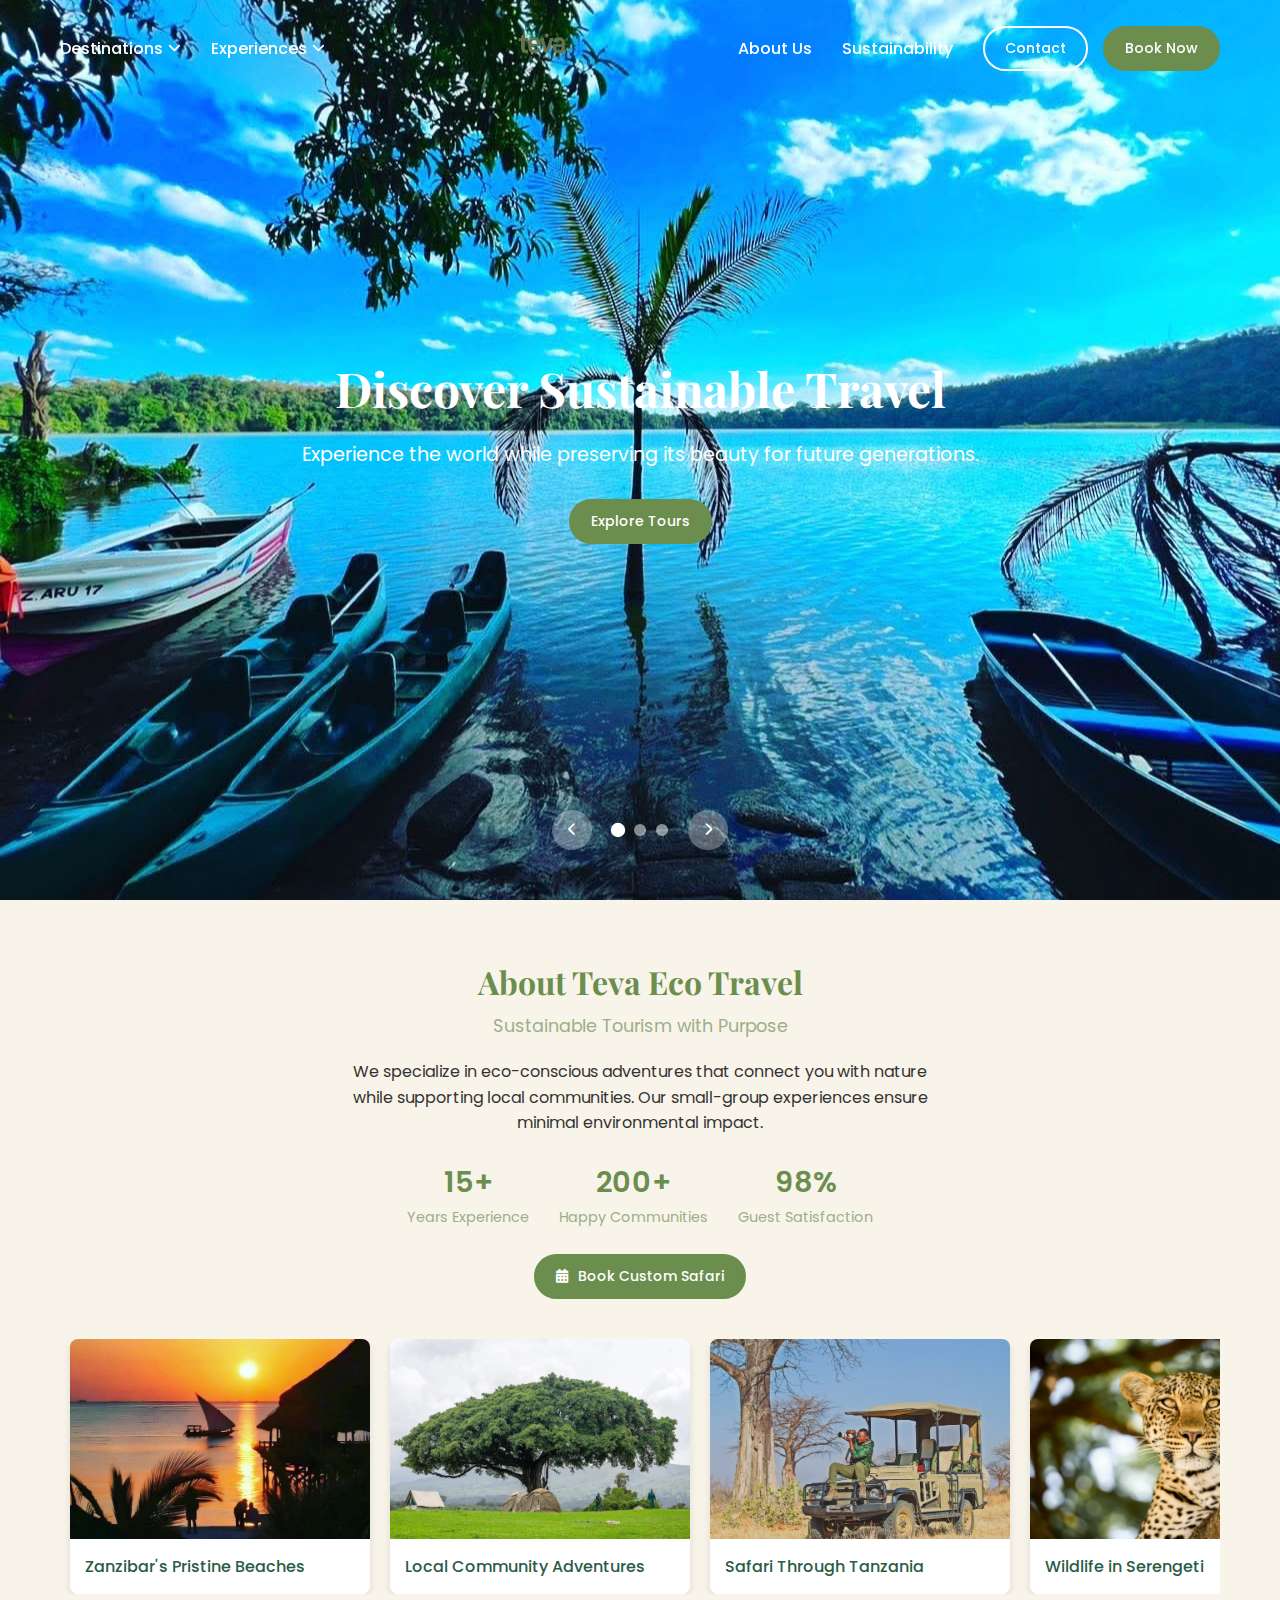
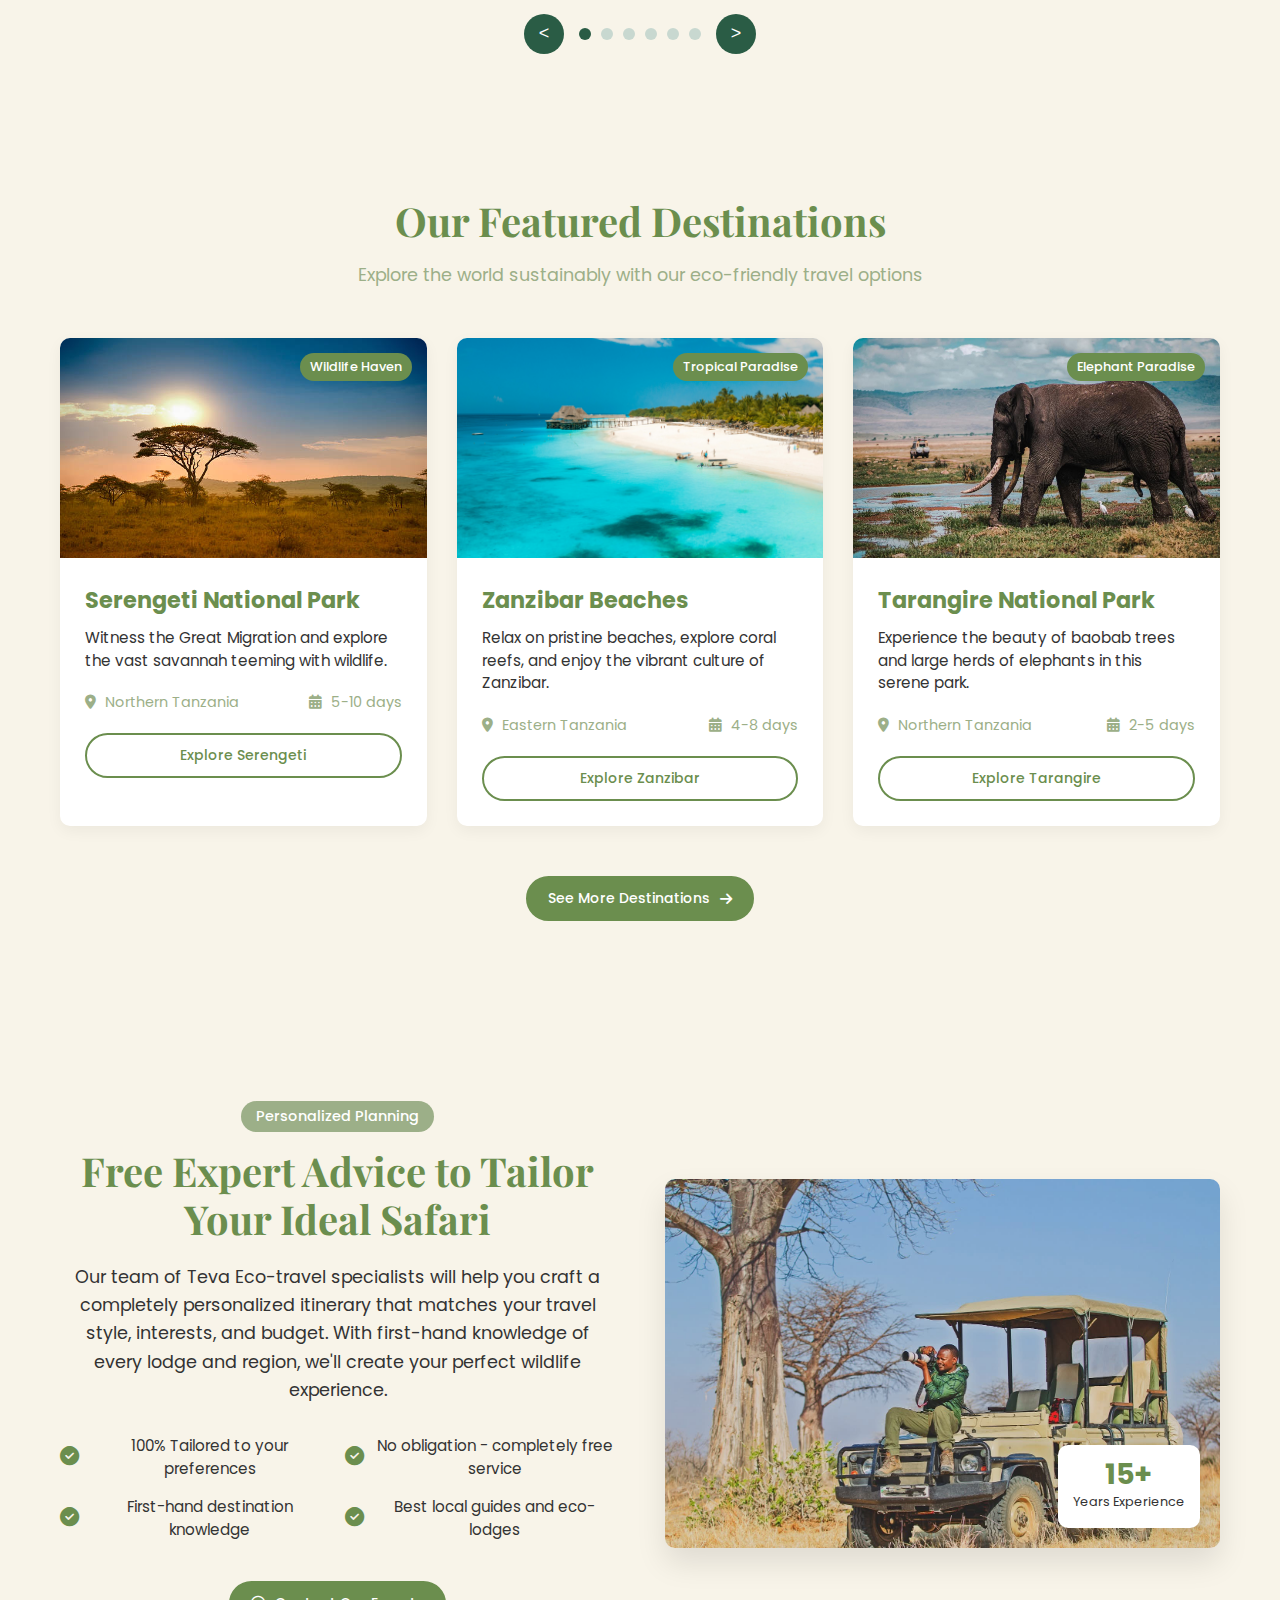
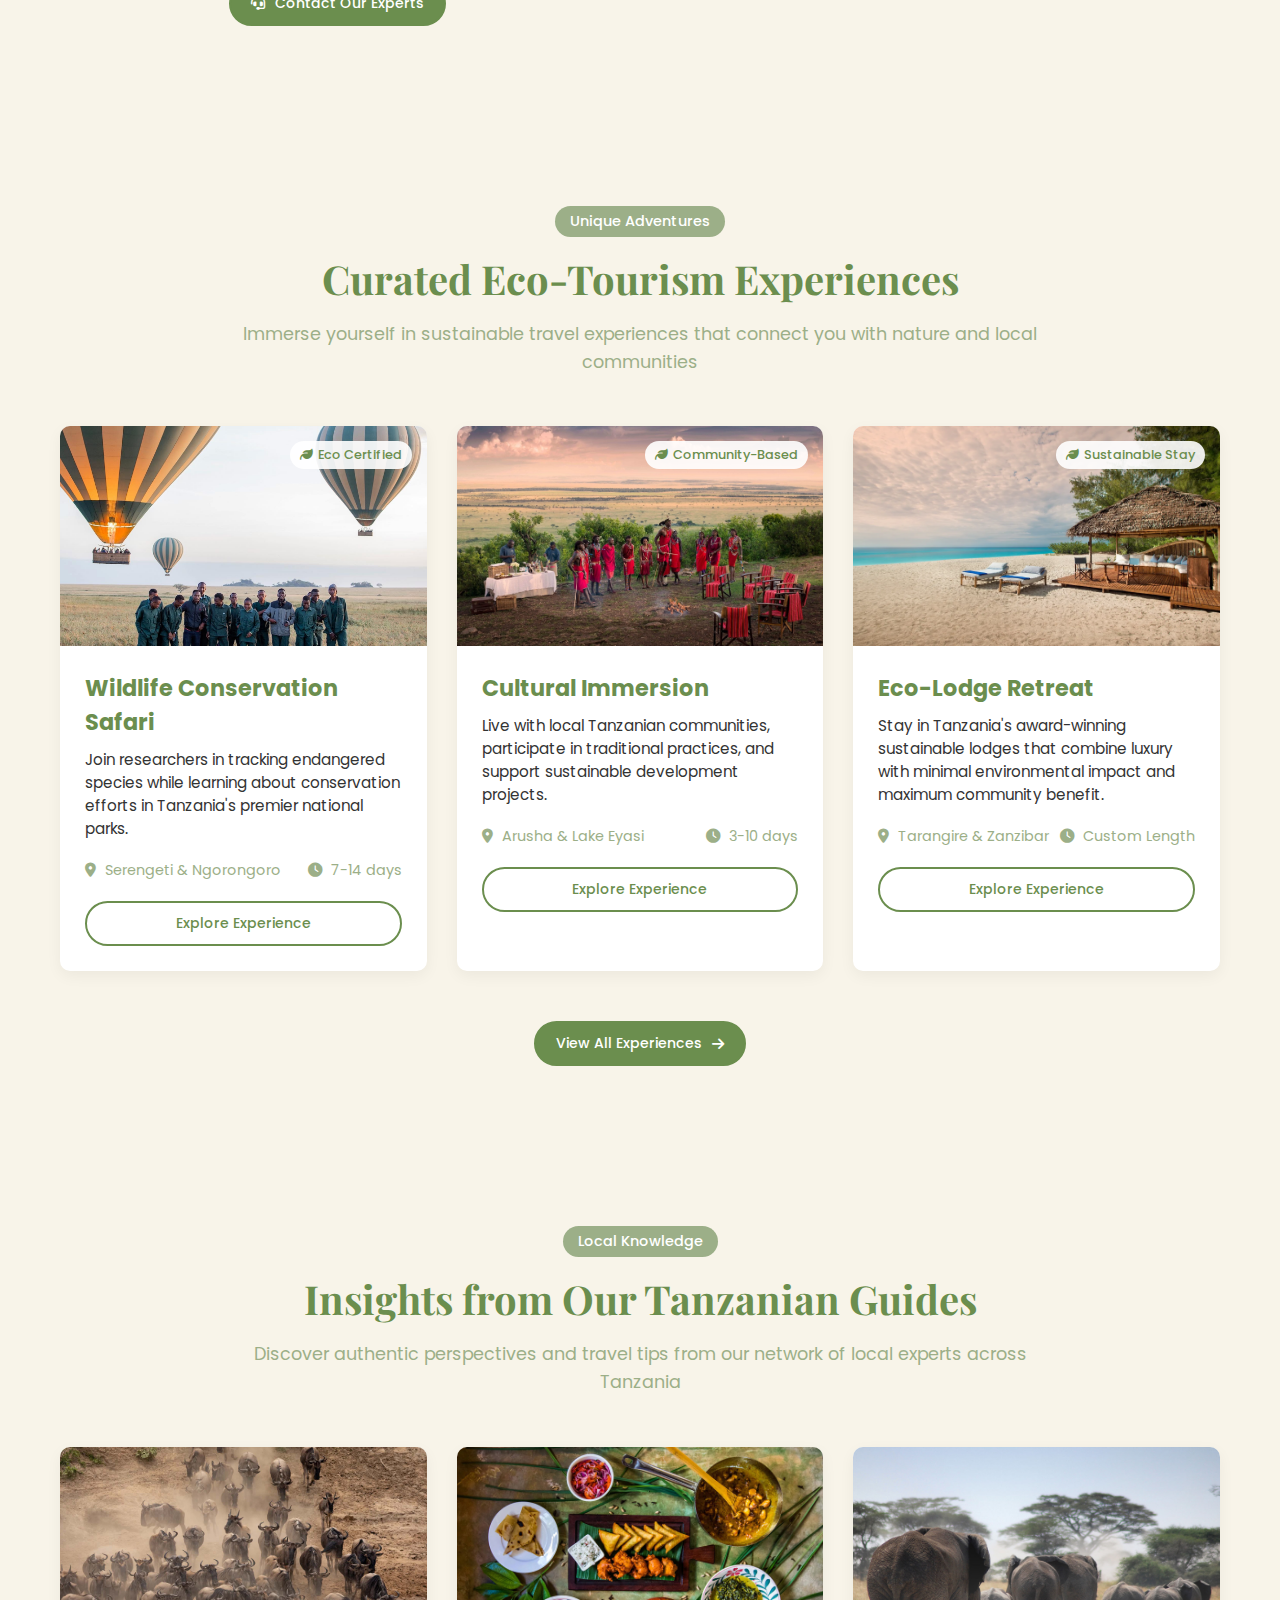
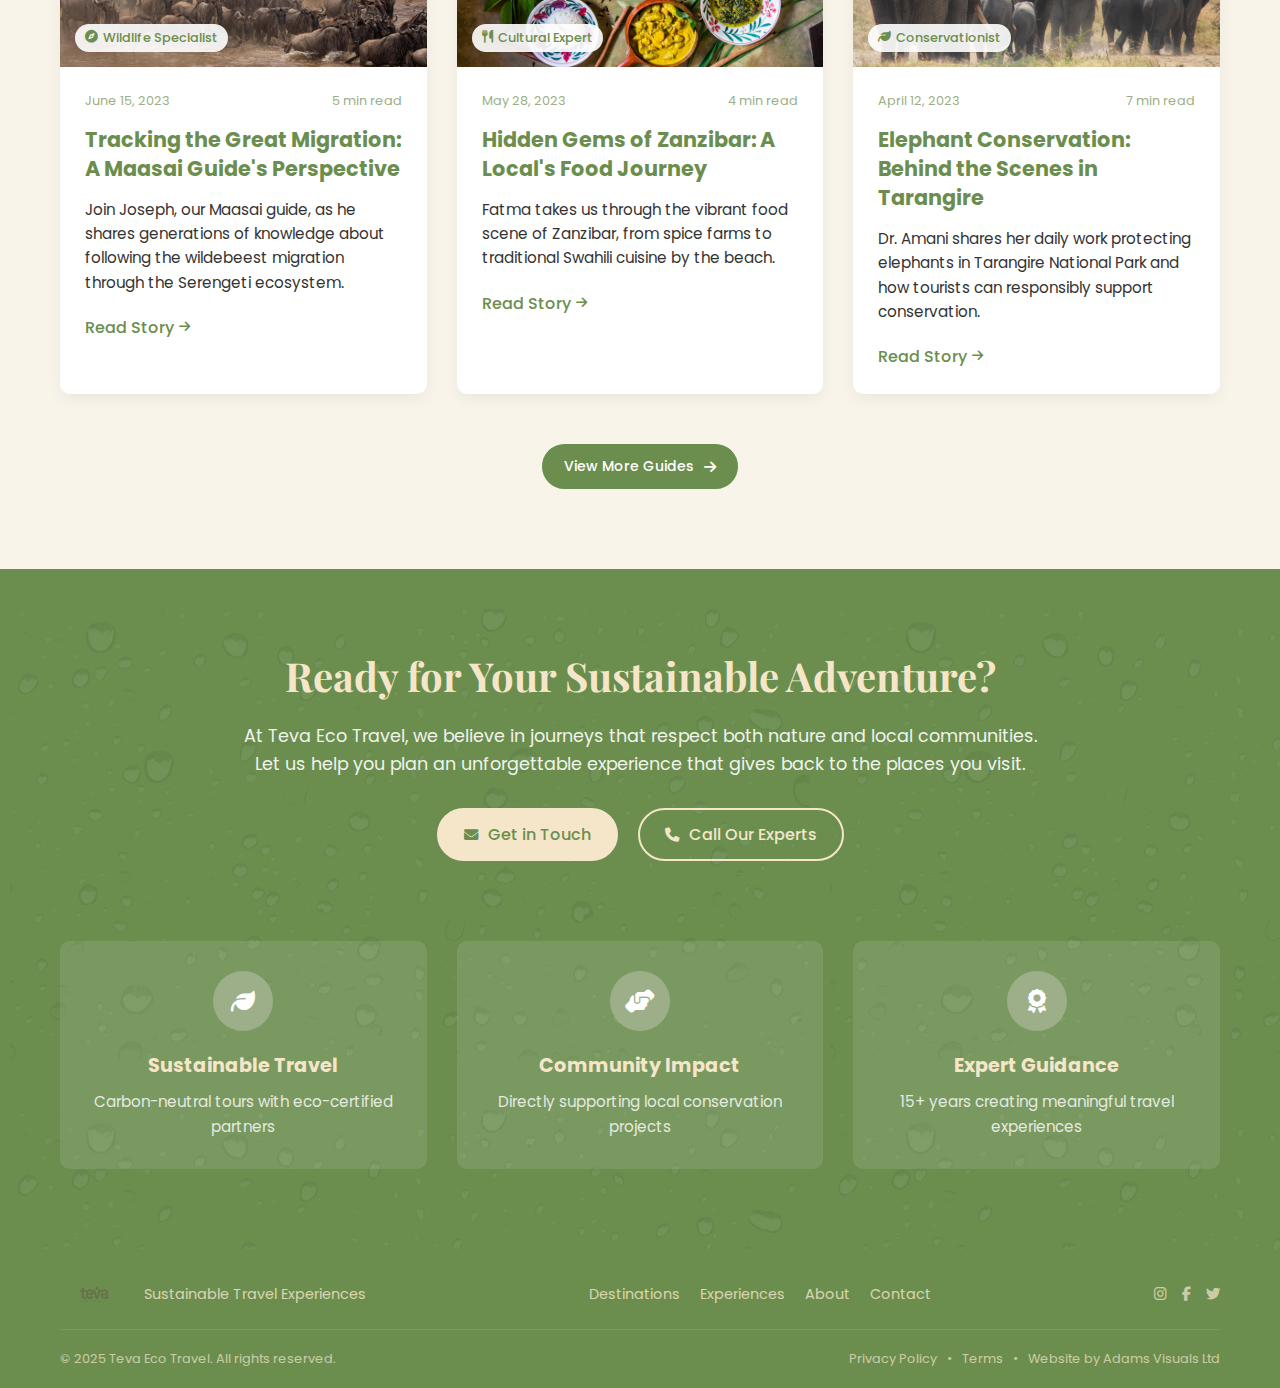
==== commit ad44f051: "changes" ====
--- a/index.html
+++ b/index.html
@@ -507,7 +507,7 @@
     <div class="container">
         <div class="footer-content">
             <div class="footer-brand">
-                <img src="images/Artboard 2.png" alt="Teva Eco Travel" class="footer-logo">
+                <img src="images/Artboard 3 (1).png" alt="Teva Eco Travel" class="footer-logo">
                 <p class="footer-tagline">Sustainable Travel Experiences</p>
             </div>
             
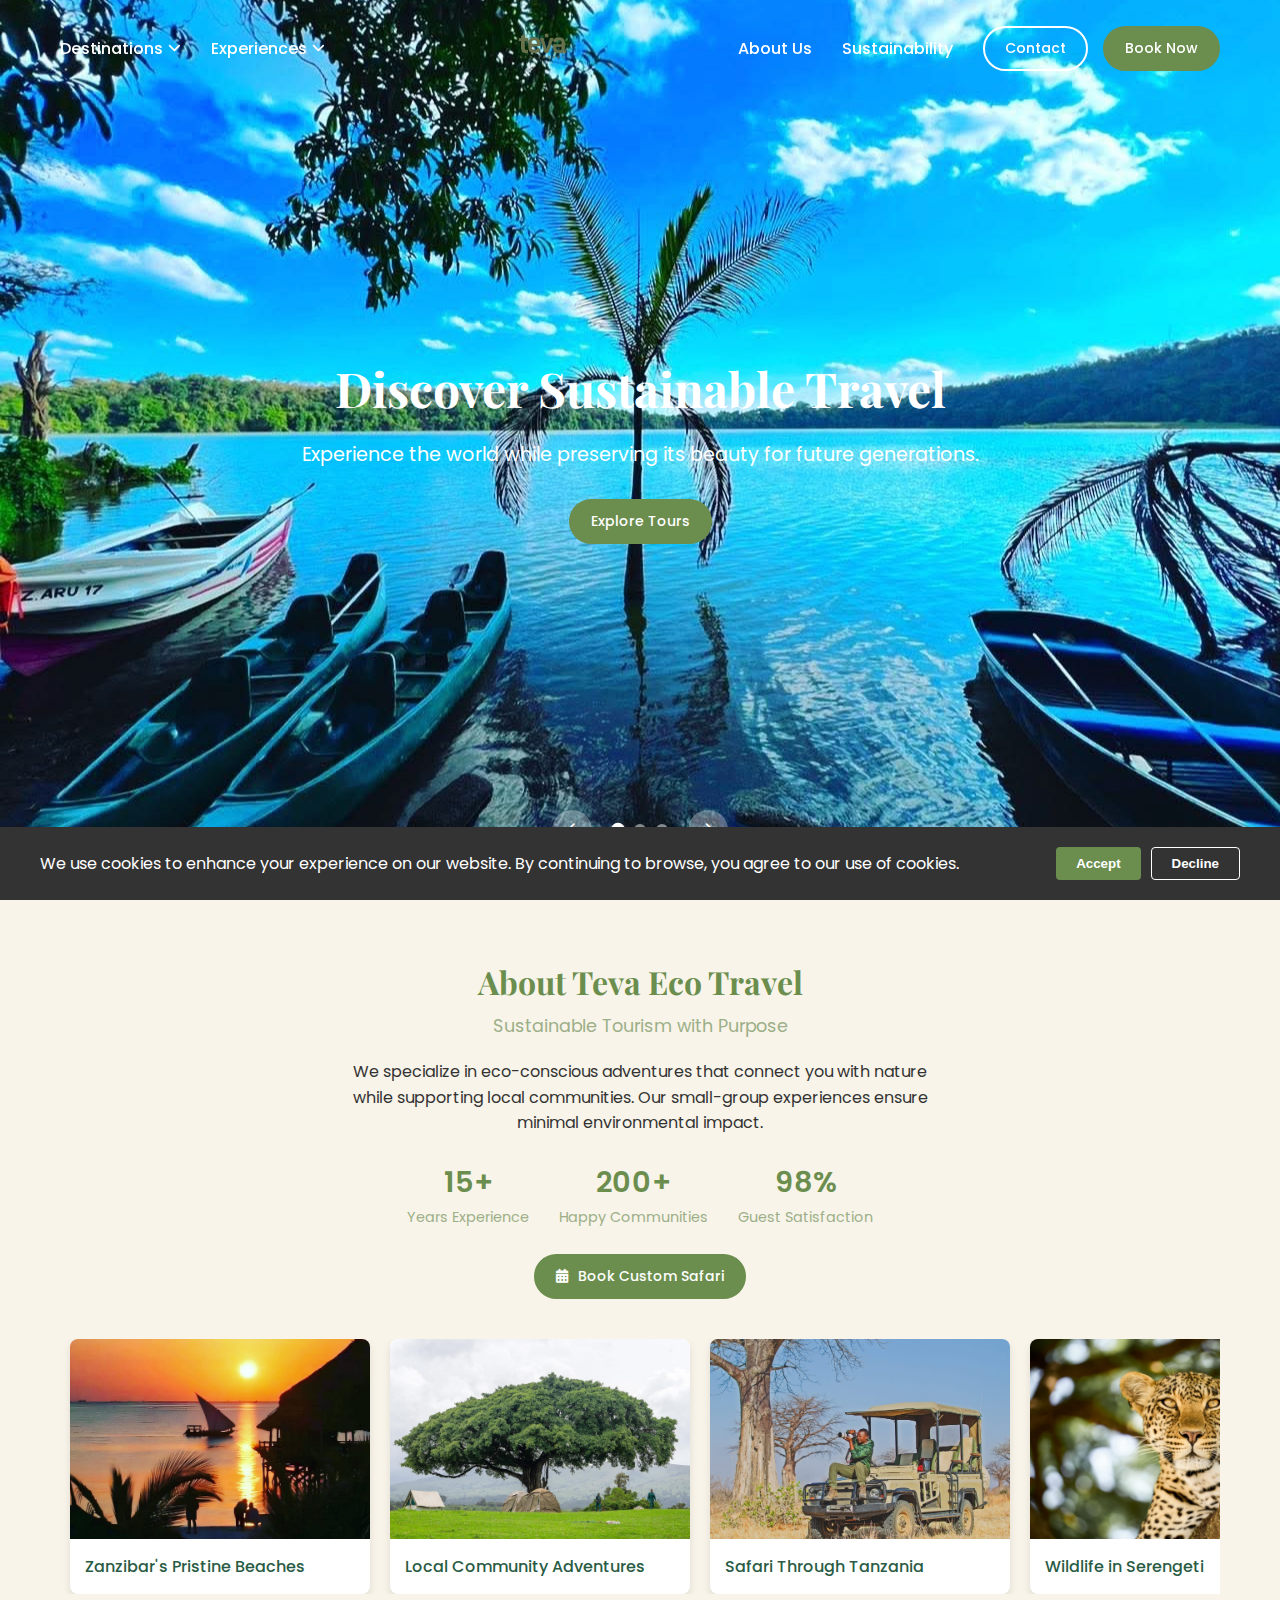
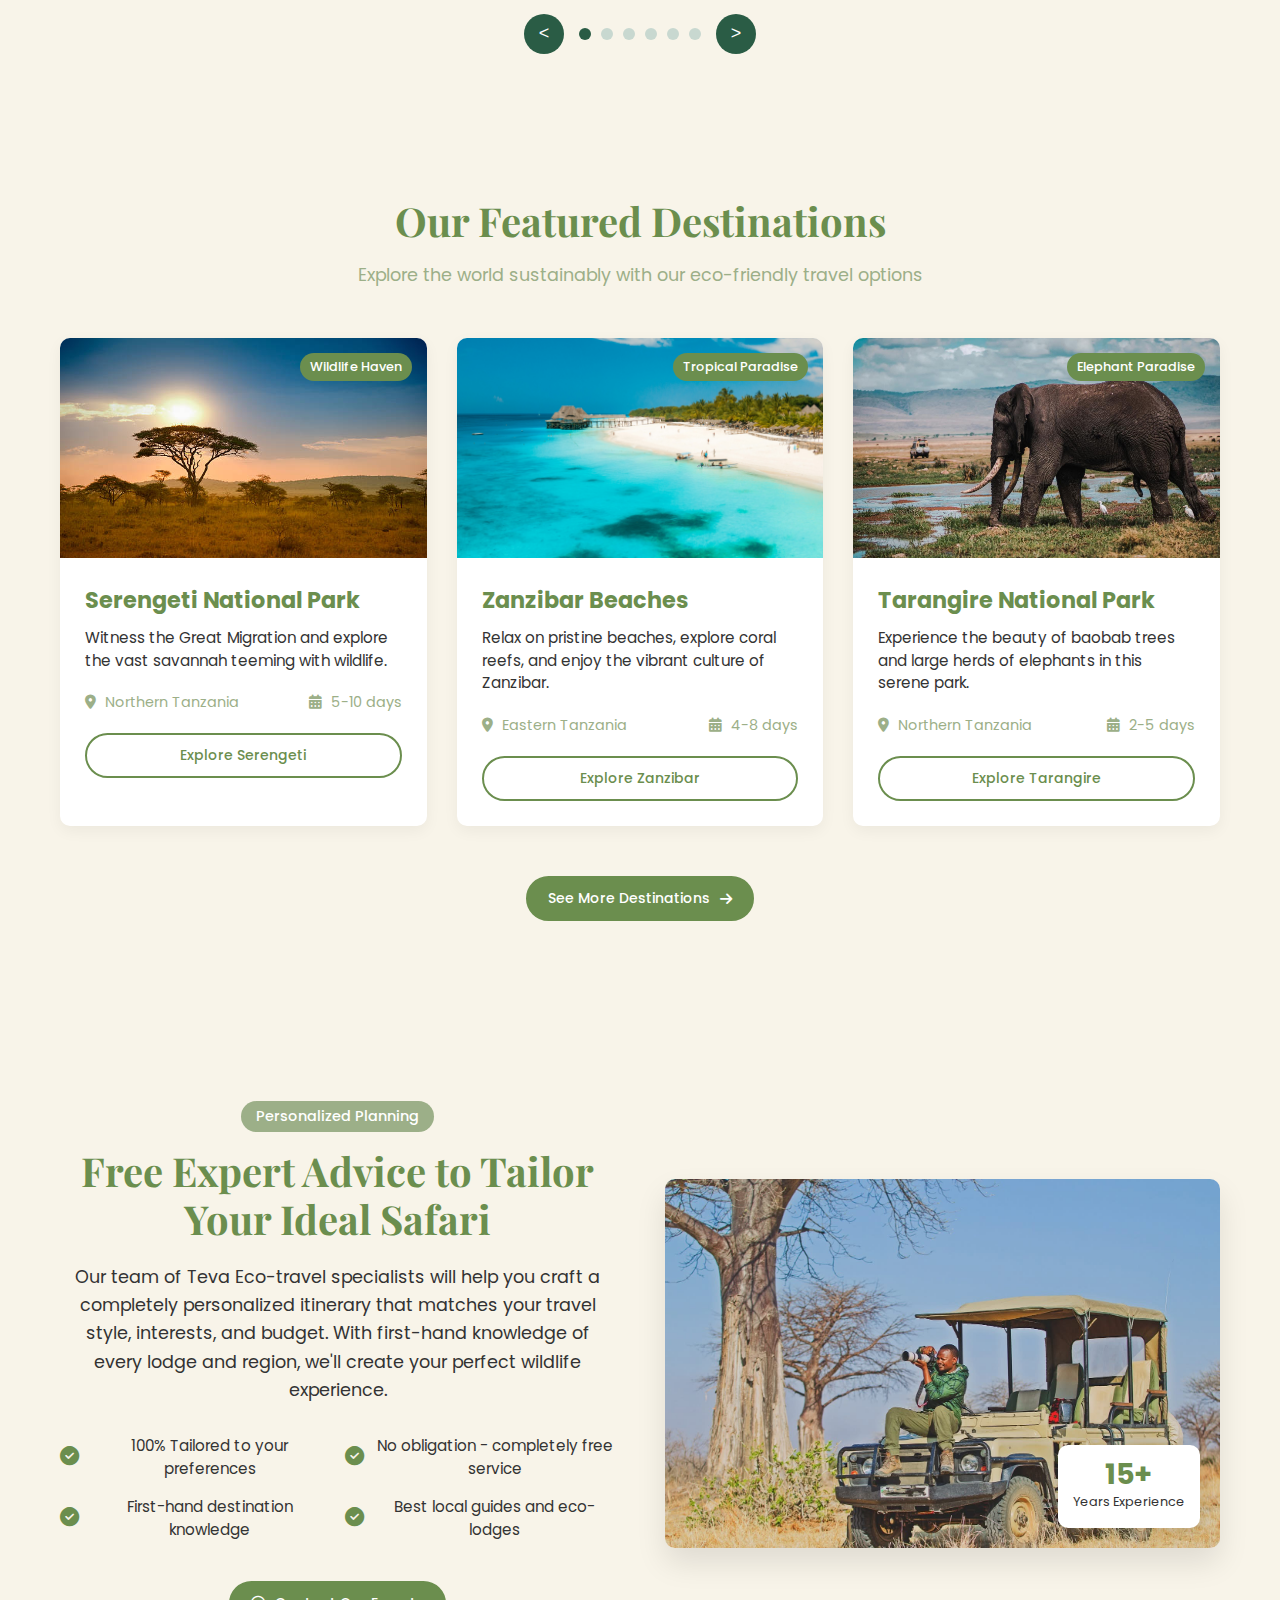
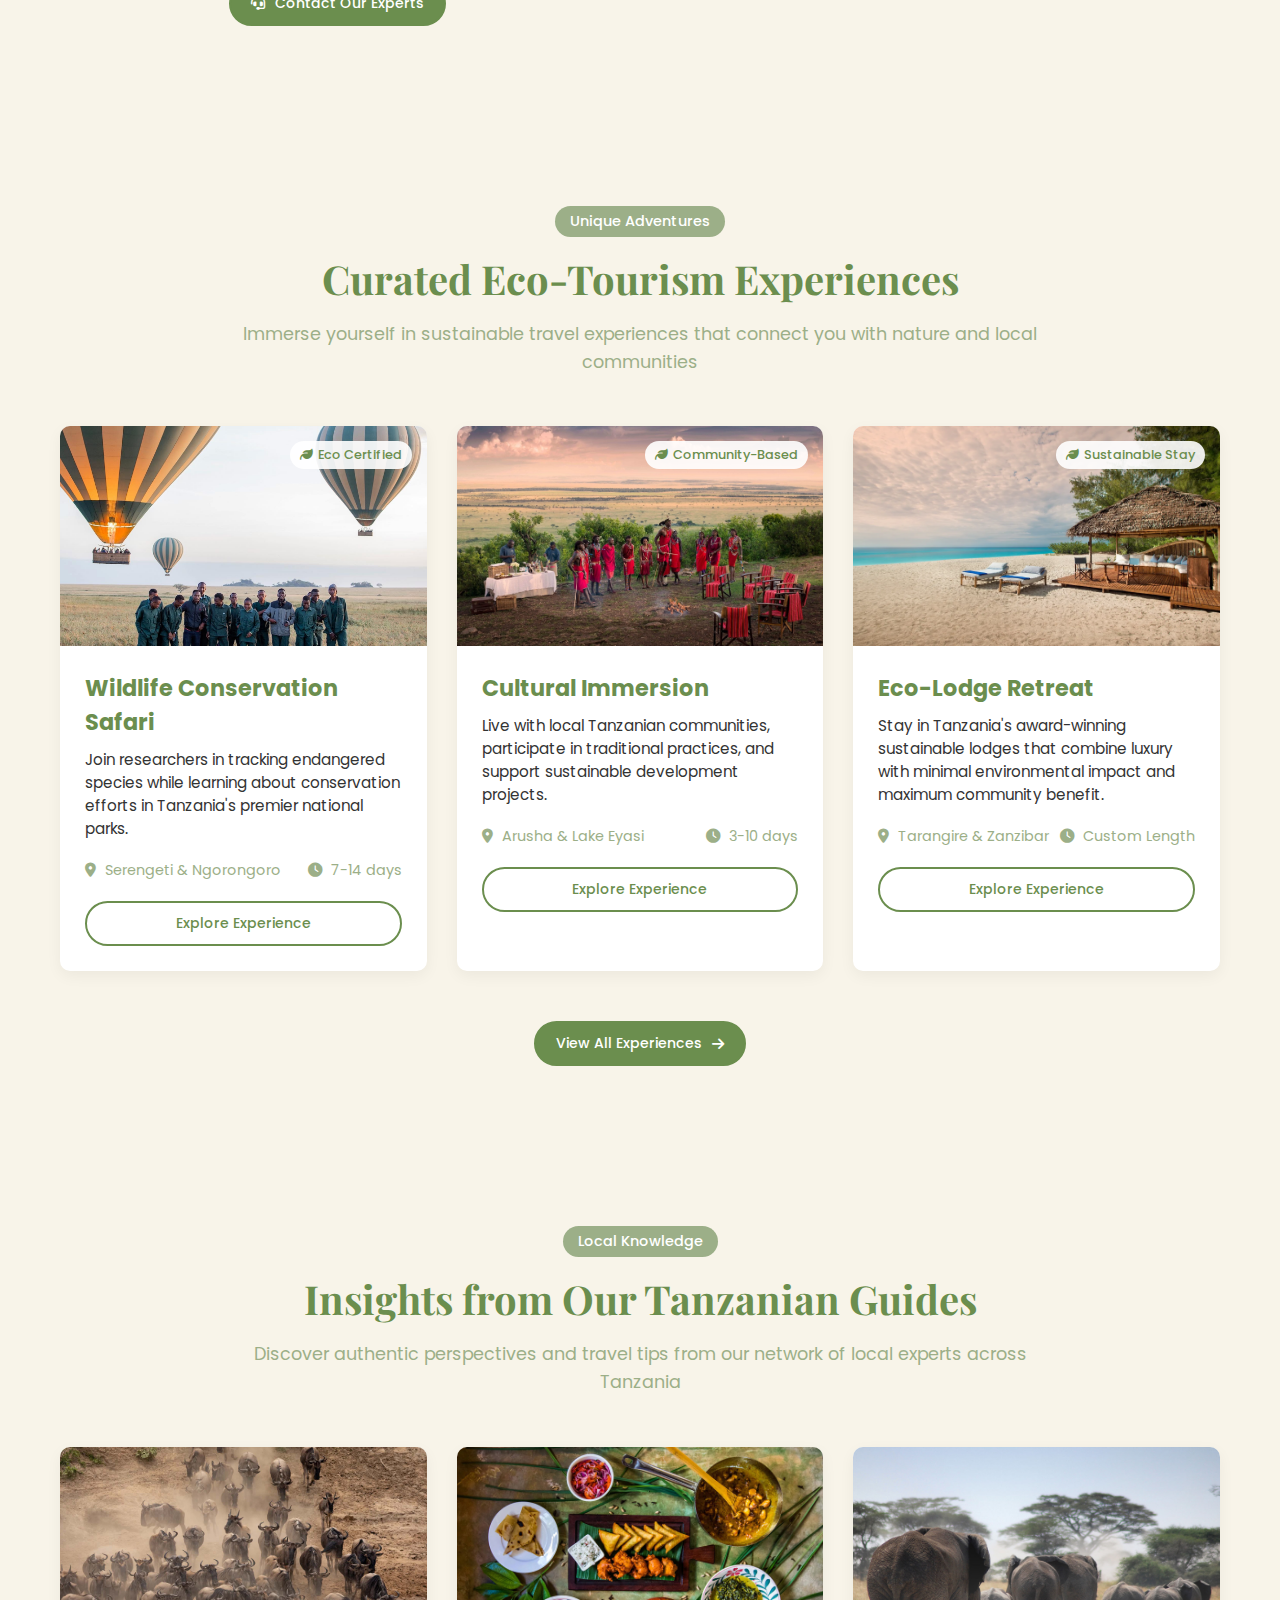
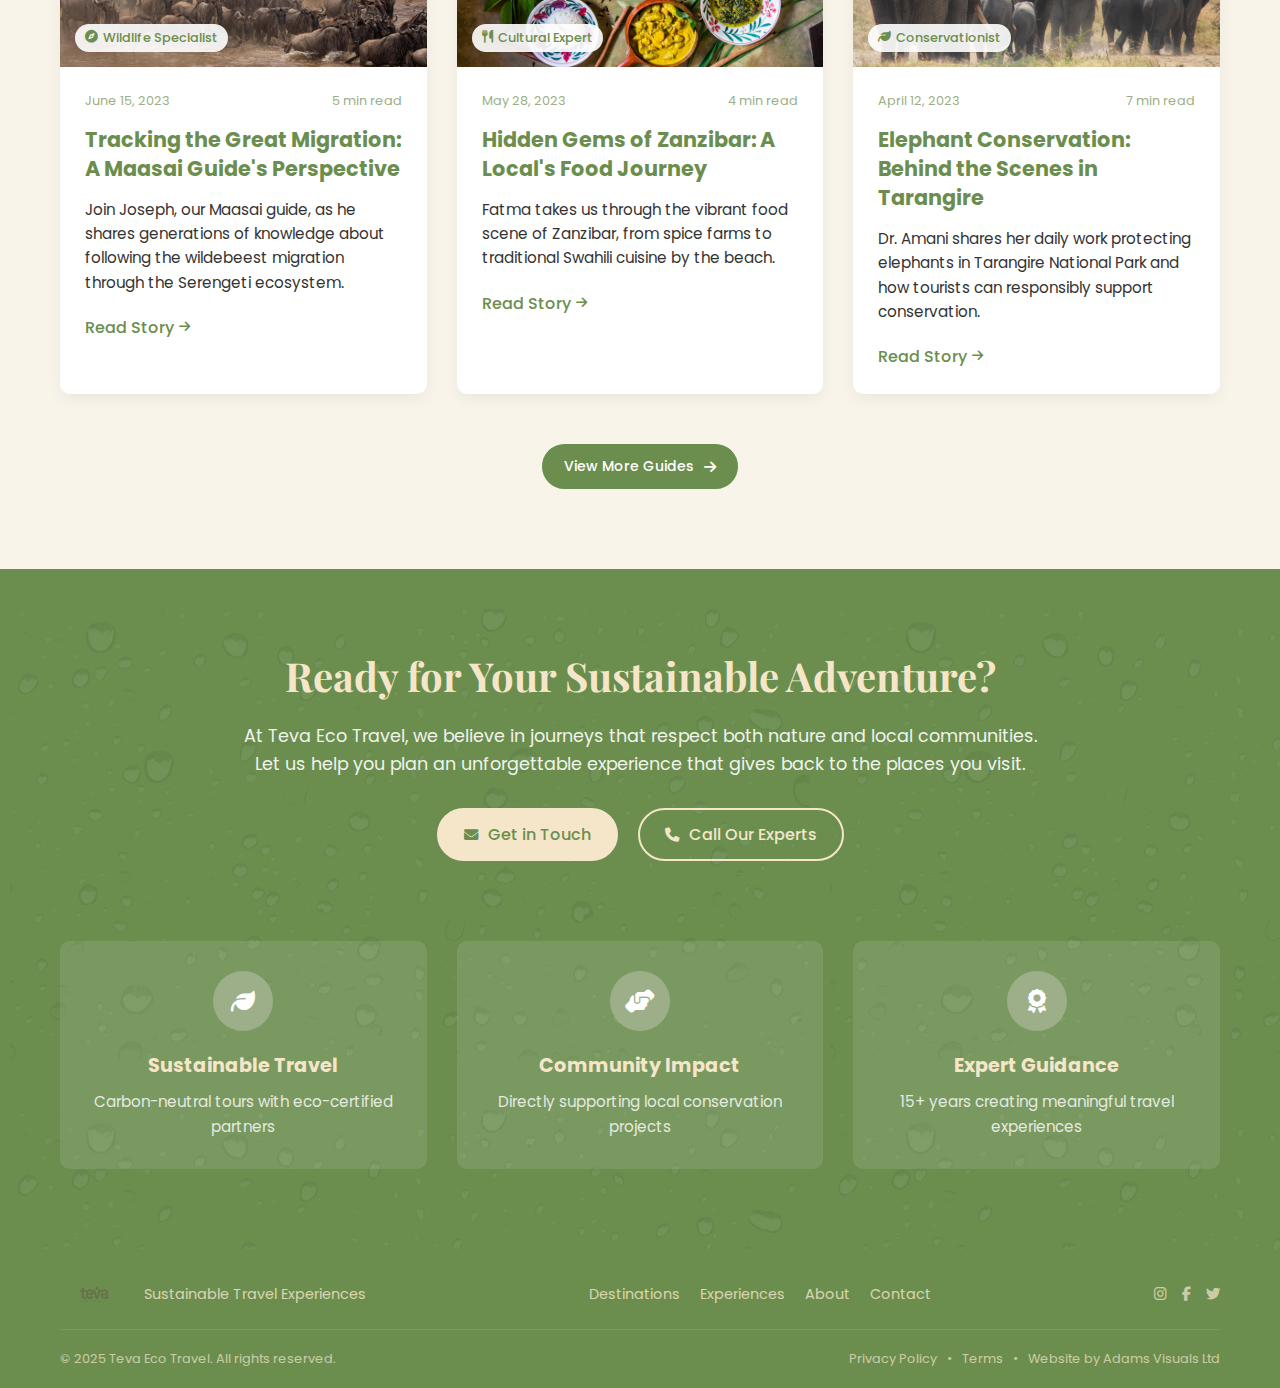
==== commit 4033beb6: "added cookies" ====
--- a/index.html
+++ b/index.html
@@ -21,12 +21,12 @@
                         <a href="#">Destinations <i class="fas fa-chevron-down"></i></a>
                         <div class="dropdown-menu">
                             <ul>
-                                <li><a href="#">Serengeti National Park</a></li>
-                                <li><a href="#">Tarangire National Park</a></li>
-                                <li><a href="#">Ngorongoro Conservation Area</a></li>
-                                <li><a href="#">Lake Manyara National Park</a></li>
-                                <li><a href="#">Arusha National Park</a></li>
-                                <li><a href="#">Znzibar Beaches</a></li>
+                                <li><a href="serengeti.html">Serengeti National Park</a></li>
+                                <li><a href="tarangire.html">Tarangire National Park</a></li>
+                                <li><a href="ngorongoro.html">Ngorongoro Conservation Area</a></li>
+                                <li><a href="manyara.html">Lake Manyara National Park</a></li>
+                                <li><a href="arusha.html">Arusha National Park</a></li>
+                                <li><a href="zanzibar.html">Zanzibar Beaches</a></li>
                             </ul>
                         </div>
                     </li>
@@ -50,13 +50,13 @@
                 </div>
                 
                 <ul class="nav-links right-links">
-                    <li><a href="#about-section">About Us</a></li>
+                    <li><a href="about.html">About Us</a></li>
                     <li><a href="#">Sustainability</a></li>
                 </ul>
                 
                 <div class="nav-buttons">
-                    <a href="#" class="btn secondary">Contact</a>
-                    <a href="#" class="btn primary">Book Now</a>
+                    <a href="contact.html" class="btn secondary">Contact</a>
+                    <a href="booking.html" class="btn primary">Book Now</a>
                 </div>
                 
                 <button class="hamburger">
@@ -88,13 +88,23 @@
                         <li><a href="#">Adventure Travel</a></li>
                     </ul>
                 </li>
-                <li><a href="#">About Us</a></li>
+                <li><a href="about.html">About Us</a></li>
                 <li><a href="#">Sustainability</a></li>
-                <li><a href="#">Contact</a></li>
-                <li><a href="#" class="btn primary">Book Now</a></li>
+                <li><a href="contact.html">Contact</a></li>
+                <li><a href="booking.html" class="btn primary">Book Now</a></li>
             </ul>
         </div>
     </header>
+
+    <div class="cookie-consent" id="cookieConsent">
+        <div class="cookie-content">
+            <p>We use cookies to enhance your experience on our website. By continuing to browse, you agree to our use of cookies.</p>
+            <div class="cookie-buttons">
+                <button id="acceptCookies" class="cookie-btn accept">Accept</button>
+                <button id="declineCookies" class="cookie-btn decline">Decline</button>
+            </div>
+        </div>
+    </div>
 
     <!-- Hero Section with Slider -->
     <section class="hero">
@@ -541,5 +551,6 @@
 </footer>
 
     <script src="script.js"></script>
+    <script src="js/cookies.js"></script>
 </body>
 </html>--- a/style.css
+++ b/style.css
@@ -331,6 +331,77 @@
 
 .mobile-menu .btn {
     margin-top: 20px;
+}
+
+/* Cookie Consent Banner */
+.cookie-consent {
+    position: fixed;
+    bottom: 0;
+    left: 0;
+    right: 0;
+    background-color: var(--dark-text);
+    color: var(--light-text);
+    padding: 20px;
+    z-index: 9999;
+    display: none;
+}
+
+.cookie-content {
+    max-width: 1200px;
+    margin: 0 auto;
+    display: flex;
+    flex-wrap: wrap;
+    justify-content: space-between;
+    align-items: center;
+    gap: 20px;
+}
+
+.cookie-content p {
+    flex: 1;
+    min-width: 250px;
+    margin: 0;
+}
+
+.cookie-buttons {
+    display: flex;
+    gap: 10px;
+}
+
+.cookie-btn {
+    padding: 8px 20px;
+    border: none;
+    border-radius: 4px;
+    cursor: pointer;
+    font-weight: 600;
+    transition: all 0.3s ease;
+}
+
+.cookie-btn.accept {
+    background-color: var(--moss-green);
+    color: var(--light-text);
+}
+
+.cookie-btn.decline {
+    background-color: transparent;
+    color: var(--light-text);
+    border: 1px solid var(--light-text);
+}
+
+.cookie-btn:hover {
+    opacity: 0.9;
+    transform: translateY(-2px);
+}
+
+@media (max-width: 600px) {
+    .cookie-content {
+        flex-direction: column;
+        text-align: center;
+    }
+    
+    .cookie-buttons {
+        width: 100%;
+        justify-content: center;
+    }
 }
 
 /* Hero Section Styles */
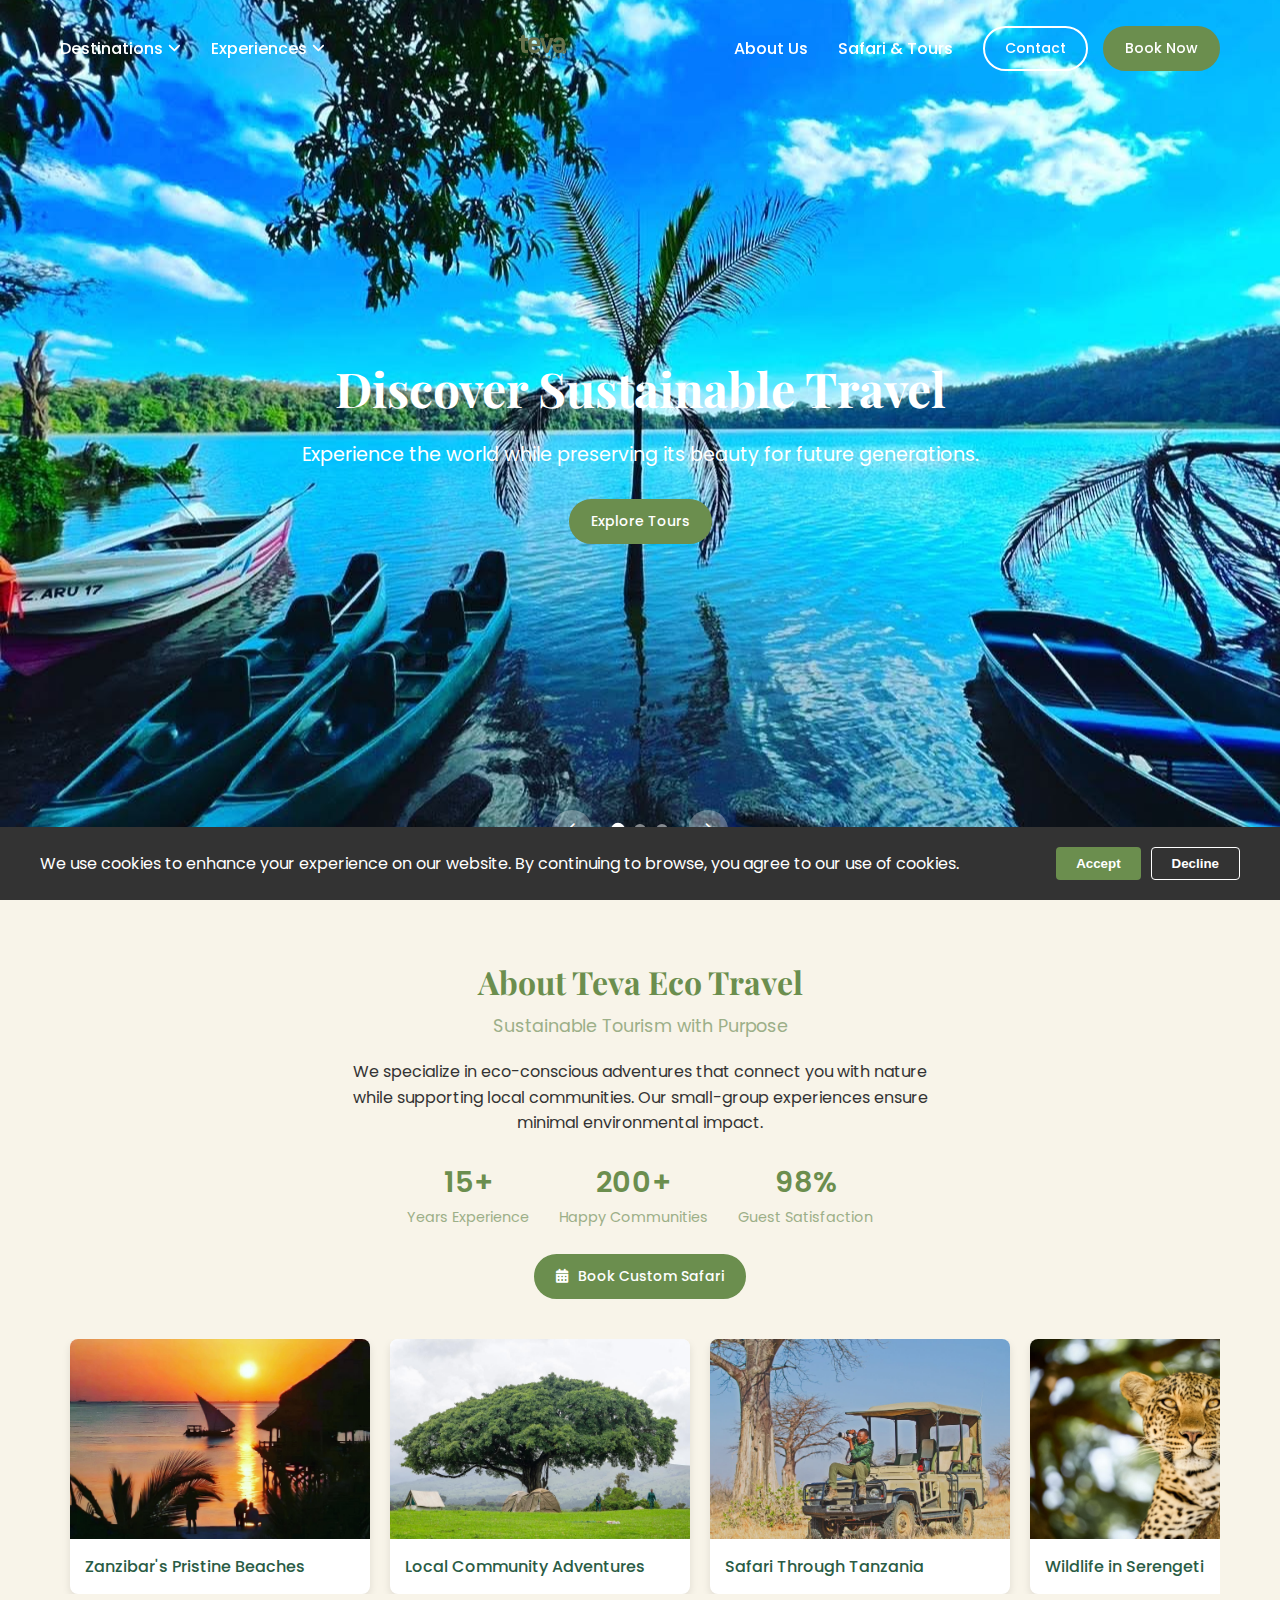
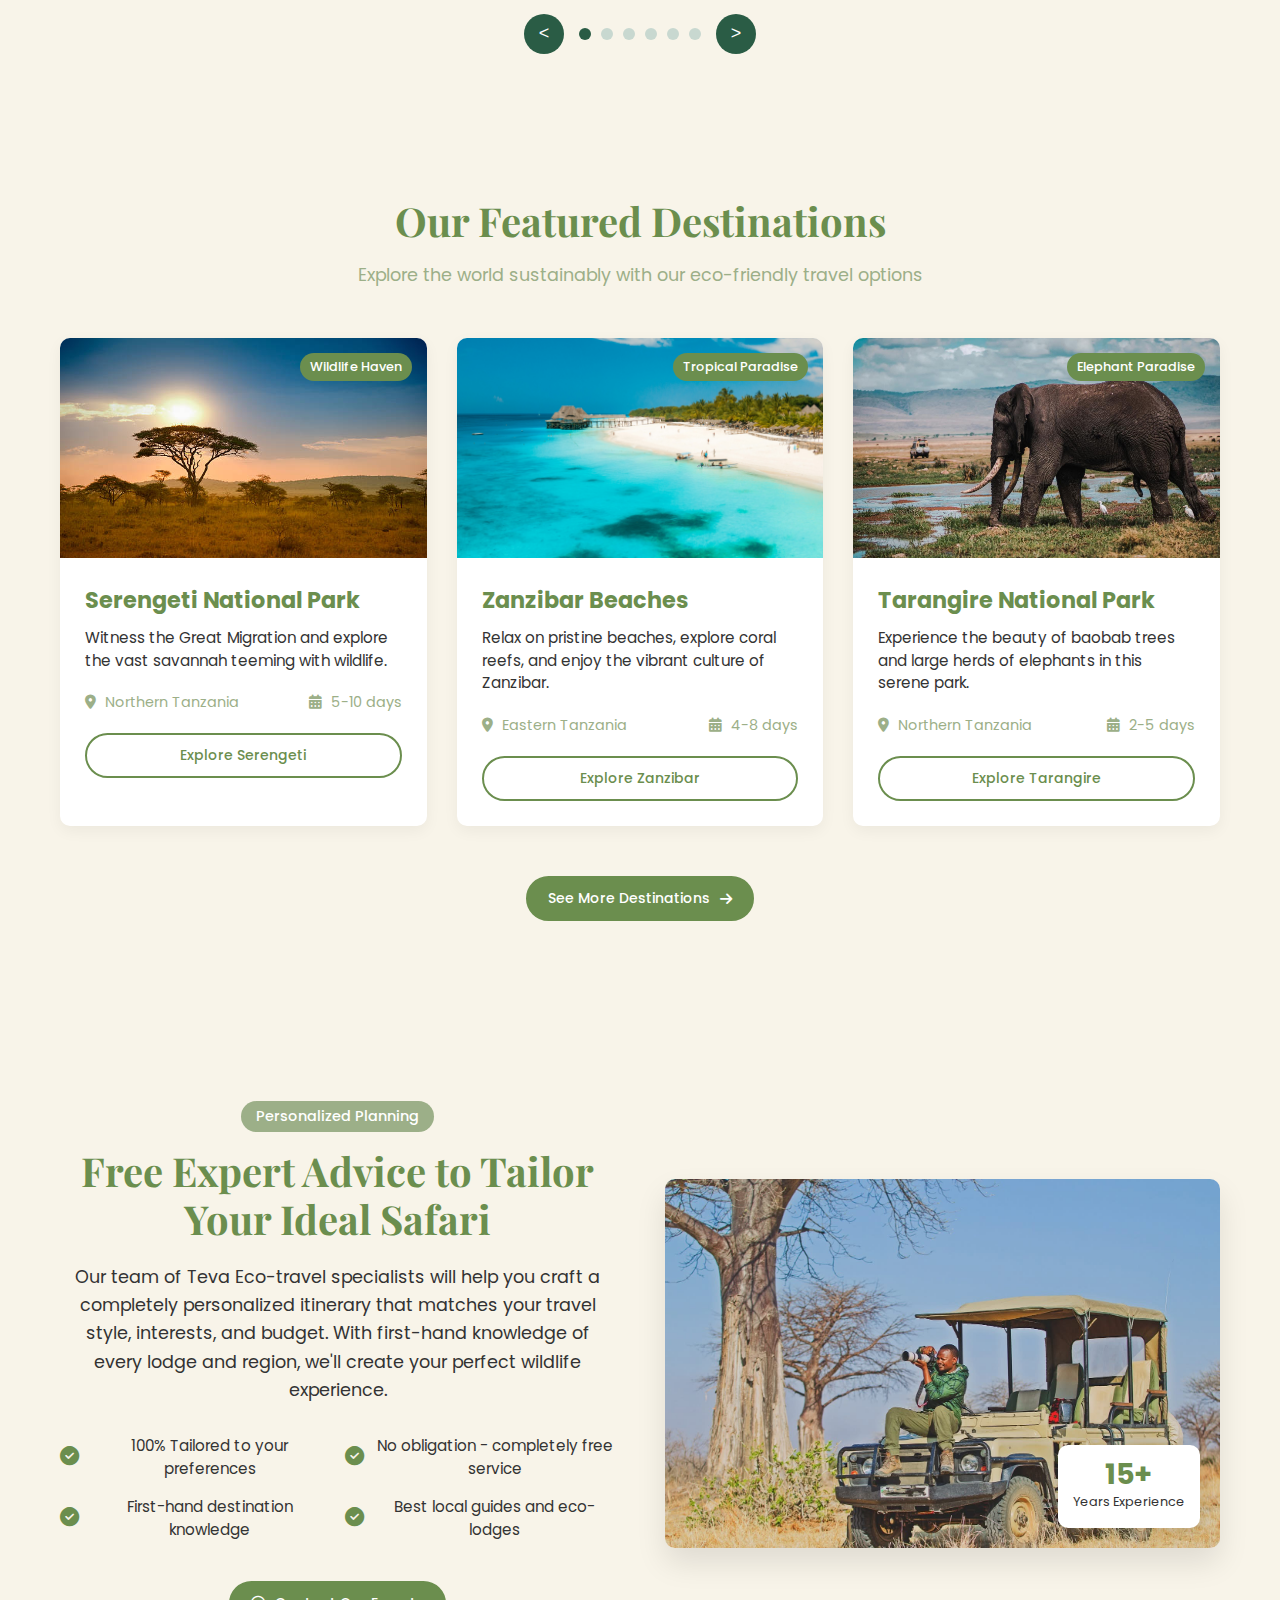
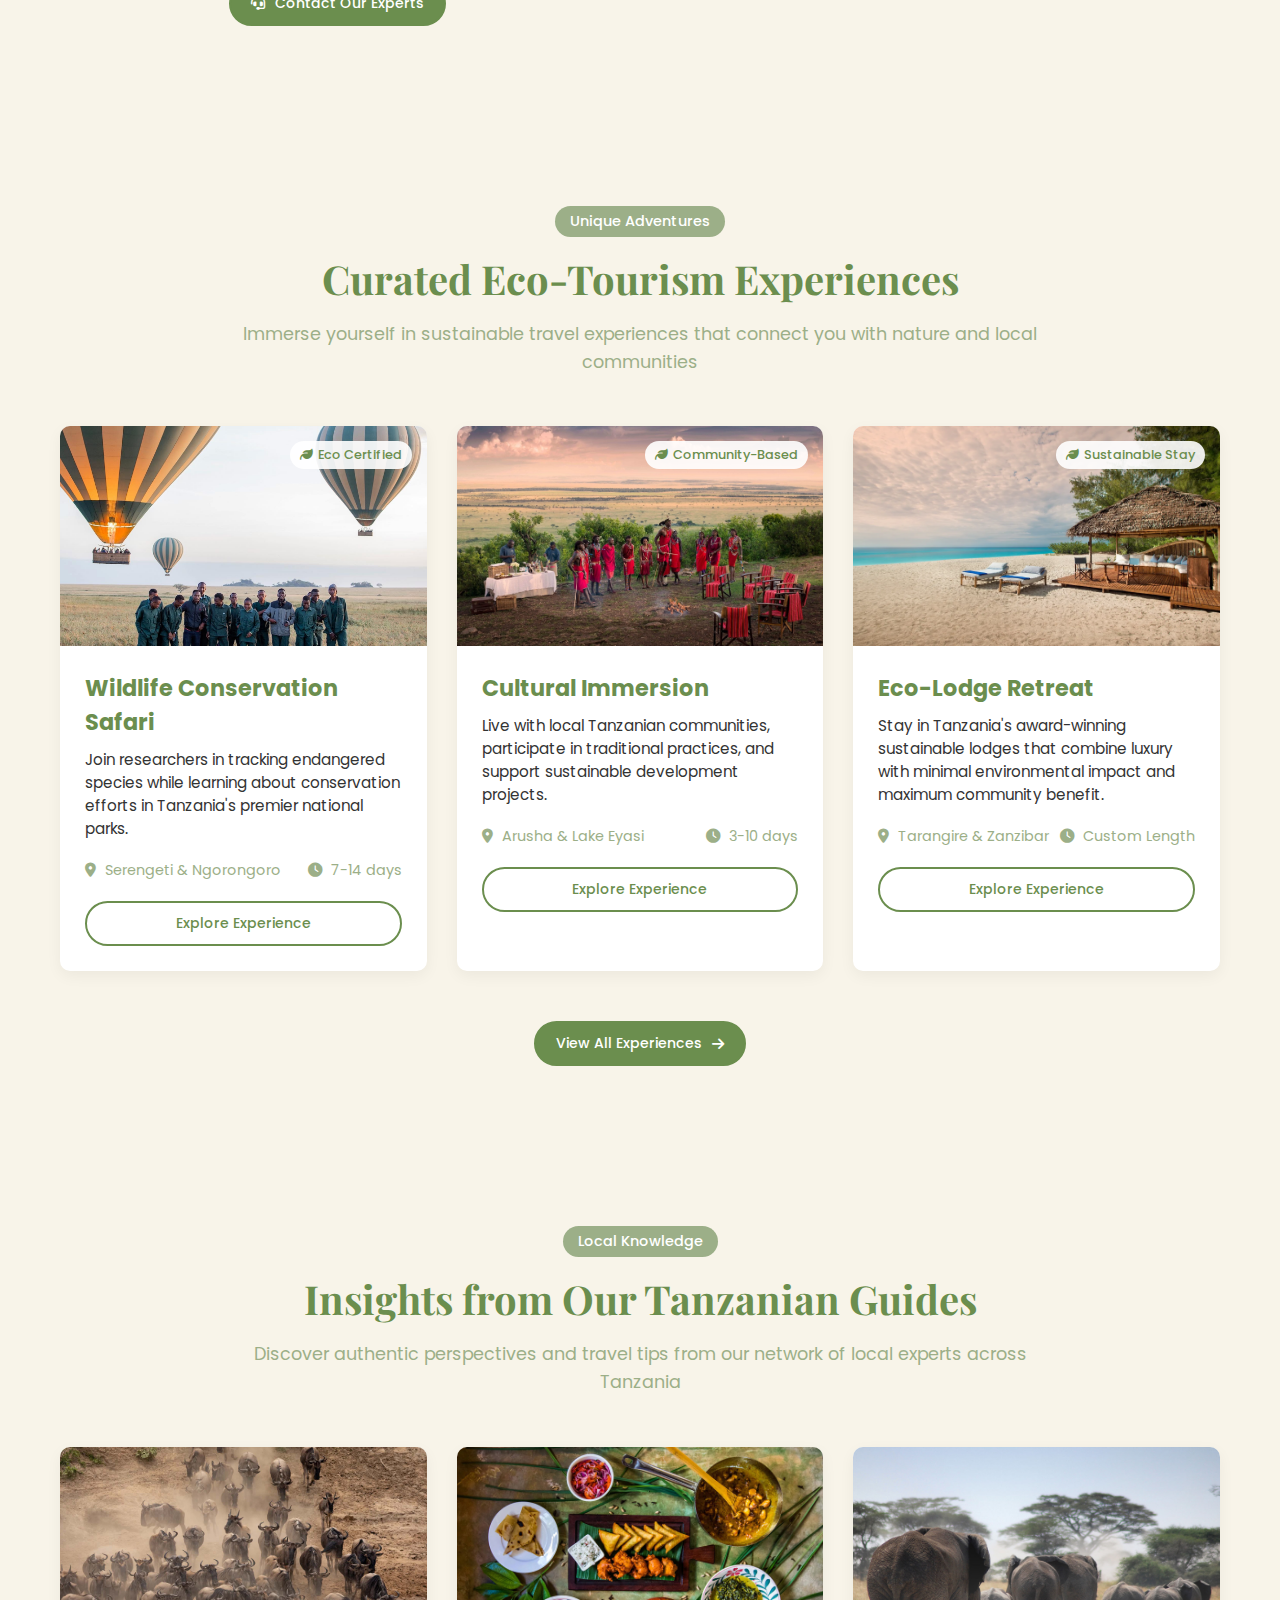
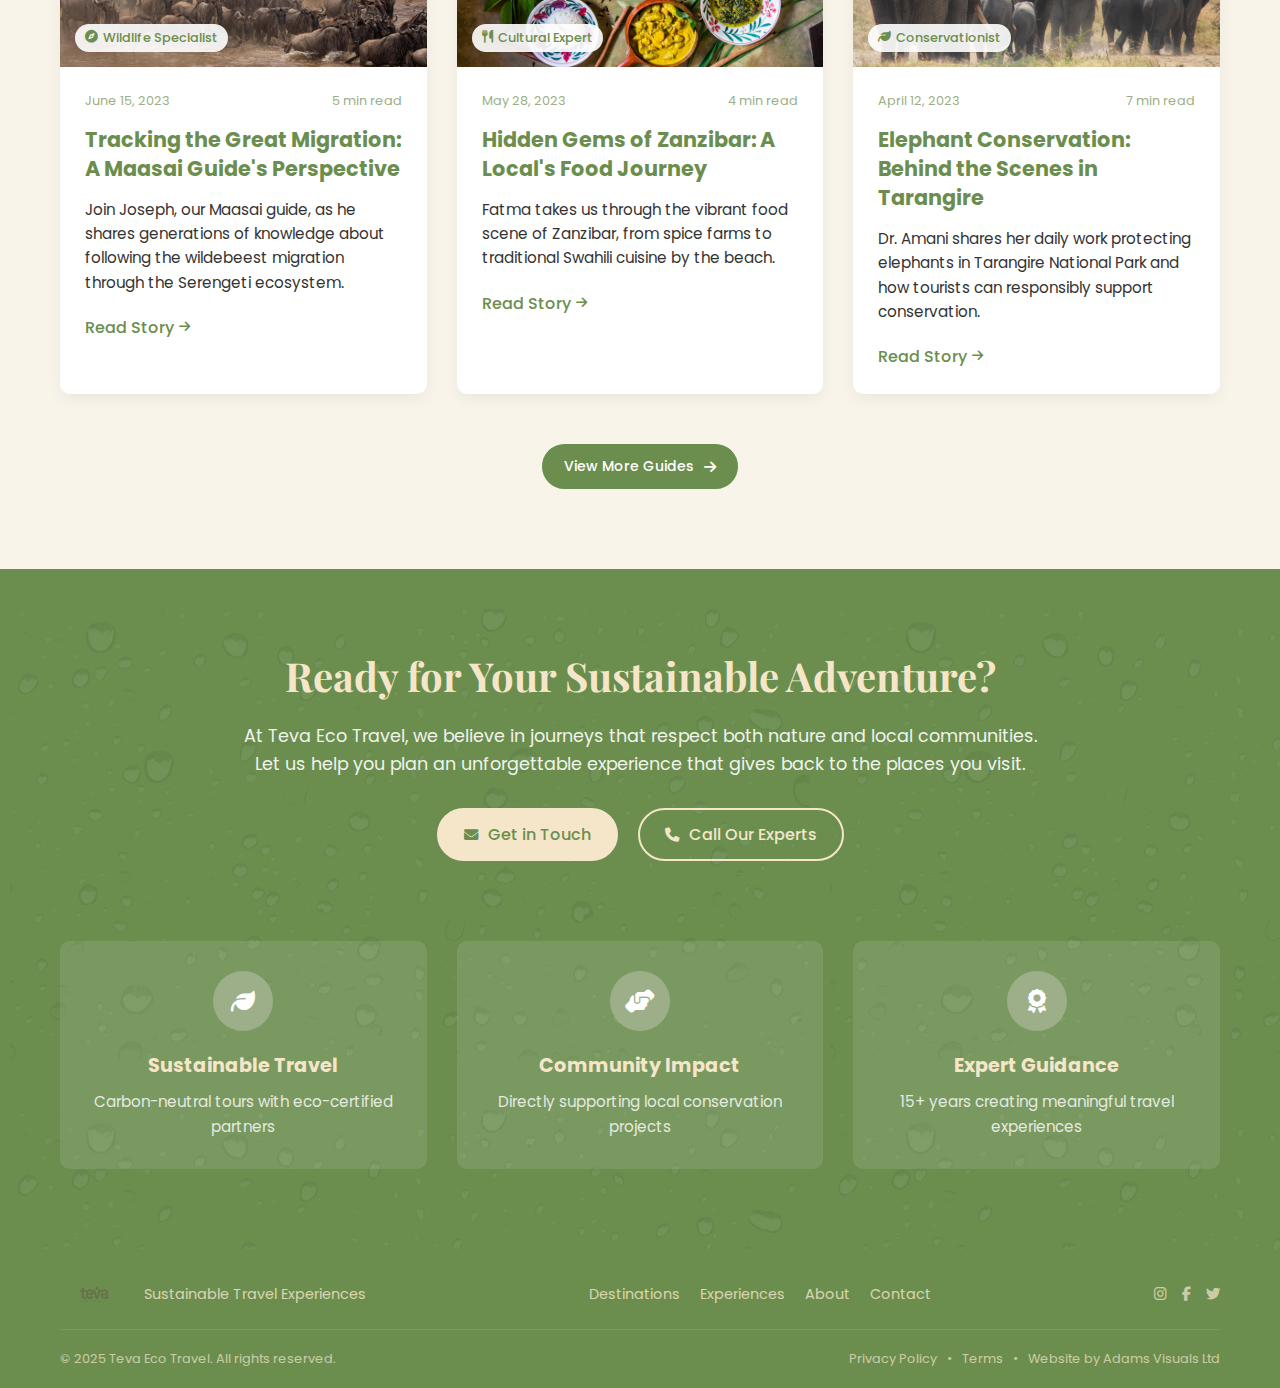
==== commit 68fa276b: "edited files" ====
--- a/index.html
+++ b/index.html
@@ -44,14 +44,14 @@
                 </ul>
                 
                 <div class="logo">
-                    <a href="#">
+                    <a href="index.html">
                         <img src="images/Artboard 3 (1).png" alt="Teva Eco Travel">
                     </a>
                 </div>
                 
                 <ul class="nav-links right-links">
                     <li><a href="about.html">About Us</a></li>
-                    <li><a href="#">Sustainability</a></li>
+                    <li><a href="#">Safari & Tours</a></li>
                 </ul>
                 
                 <div class="nav-buttons">
@@ -89,7 +89,7 @@
                     </ul>
                 </li>
                 <li><a href="about.html">About Us</a></li>
-                <li><a href="#">Sustainability</a></li>
+                <li><a href="#">Safari & Tours</a></li>
                 <li><a href="contact.html">Contact</a></li>
                 <li><a href="booking.html" class="btn primary">Book Now</a></li>
             </ul>
